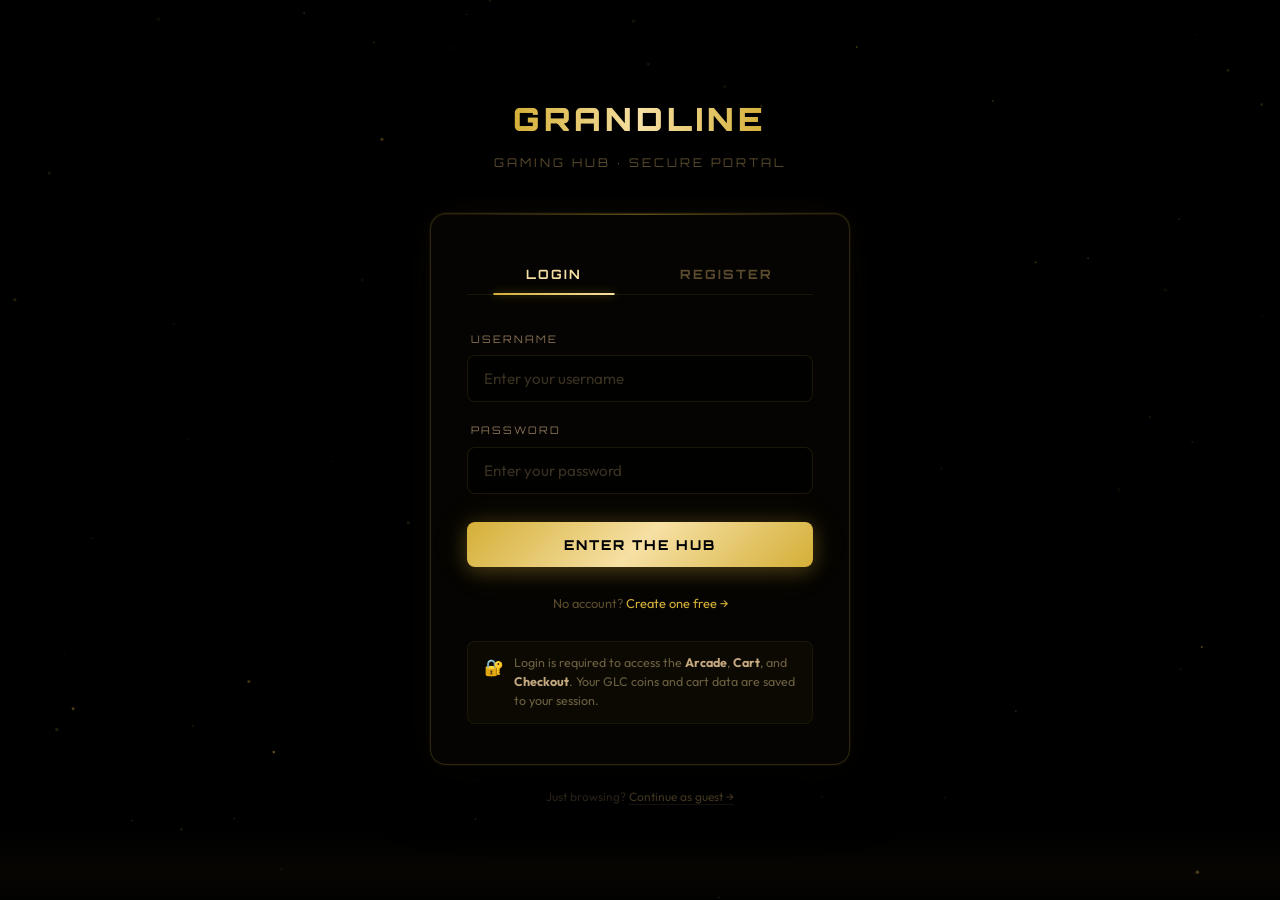
==== arcade.html @ 9178bd39 "Add files via upload" ====
<!DOCTYPE html>
<html lang="en">
<head>
    <link href="newwww.png" type="image/x-icon" rel="icon">
    <meta name="viewport" content="width=device-width,initial-scale=1.0">
    <meta name="keywords" content="Grandline Gaming,GRANDLINE,Grandline,randline gaming ">
    <meta name="author" content="Mohammed">
    <meta name="description" content="Grandline Gaming - Play Games, Earn Coins, Buy Games!">
    <title>Grandline Arcade</title>
    <link rel="stylesheet" href="c.css">
    <script src="shared.js"></script>
</head>
<body>

    <!-- NAVBAR dynamically updated by shared.js -->
    <nav></nav>

    <div class="arcade-container">
        
        <!-- Arcade Hero Section -->
        <div class="arcade-hero" id="arcadeHero">
            <h1>GRANDLINE ARCADE</h1>
            <p>Play our retro mini-games, earn Grandline Coins (GLC), and redeem them for exclusive discounts in our store! 🪙</p>
        </div>

        <!-- Arcade Lobby Screen -->
        <div class="arcade-lobby" id="arcadeLobby">
            
            <!-- Game 1: Cyber Snake -->
            <div class="arcade-game-card snake">
                <div class="game-card-banner">
                    <div class="game-card-banner-fallback">🐍</div>
                </div>
                <div class="game-card-body">
                    <h2>Cyber Snake</h2>
                    <p>Navigate the neon grid, consume energy core fragments to grow, and avoid crashing into the power walls. Retro classic revamped!</p>
                    <div class="game-payout-tag">🪙 Payout: 1 GLC per 10 points</div>
                    <button class="play-game-btn" onclick="startArcadeGame('snake')">Play Cyber Snake</button>
                </div>
            </div>

            <!-- Game 2: Space Defender -->
            <div class="arcade-game-card defender">
                <div class="game-card-banner">
                    <div class="game-card-banner-fallback">🚀</div>
                </div>
                <div class="game-card-body">
                    <h2>Space Defender</h2>
                    <p>Take control of the Grandline starfighter! Shoot down falling meteorites and space anomalies to defend the gaming realm.</p>
                    <div class="game-payout-tag">🪙 Payout: 5 GLC per kill</div>
                    <button class="play-game-btn" onclick="startArcadeGame('defender')">Play Space Defender</button>
                </div>
            </div>

            <!-- Game 3: Memory Match -->
            <div class="arcade-game-card memory">
                <div class="game-card-banner">
                    <div class="game-card-banner-fallback">🃏</div>
                </div>
                <div class="game-card-body">
                    <h2>Memory Match</h2>
                    <p>Test your brain! Match game titles like Elden Ring, Wukong, and GTA V in a 4x4 holographic grid before time runs out.</p>
                    <div class="game-payout-tag">🪙 Payout: 50 GLC on clear</div>
                    <button class="play-game-btn" onclick="startArcadeGame('memory')">Play Memory Match</button>
                </div>
            </div>

        </div>

        <!-- Active Game Screen (Hidden initially) -->
        <div class="arcade-active-screen" id="activeGameScreen" style="display: none;">
            
            <div class="active-game-header">
                <h2 id="activeGameTitle">Game Screen</h2>
                <button class="back-lobby-btn" onclick="exitToLobby()">Quit to Lobby</button>
            </div>

            <div class="game-viewport-container" id="viewportContainer">
                
                <!-- Game Canvas -->
                <canvas id="gameCanvas" width="480" height="400" class="game-canvas"></canvas>
                
                <!-- Memory Game HTML Grid -->
                <div id="memoryGrid" class="memory-grid" style="display: none;"></div>

                <!-- Overlays (Start, Game Over, Success) -->
                <div class="active-game-overlay" id="gameOverlay">
                    <div class="overlay-title" id="overlayTitle">Ready?</div>
                    <div class="overlay-subtitle" id="overlaySubtitle">Press the button below to start!</div>
                    <div class="overlay-reward" id="overlayReward" style="display: none;">Earned: 0 GLC</div>
                    <button class="start-game-btn" id="overlayBtn" onclick="runSelectedGame()">Start Mission</button>
                </div>

            </div>

            <div class="game-hud" id="gameHud">
                <div class="hud-item" id="hudItem1">Score: <span id="hudVal1">0</span></div>
                <div class="hud-item" id="hudItem2">High Score: <span id="hudVal2">0</span></div>
                <div class="hud-item" id="hudItem3">Coins Earned: <span id="hudVal3">0</span></div>
            </div>

        </div>

    </div>

    <footer>
        © 2026 Grandline Gaming — All Rights Reserved
    </footer>

    <!-- ARCADE SCRIPT SYSTEM -->
    <script>
        let currentGame = "";
        let canvas = document.getElementById("gameCanvas");
        let ctx = canvas.getContext("2d");
        
        let score = 0;
        let coinsEarned = 0;
        let isPlaying = false;
        let gameLoopId = null;

        // Keys State
        let keys = {};
        window.addEventListener("keydown", e => {
            keys[e.code] = true;
            // Prevent scrolling on space and arrows when playing in viewport
            if (isPlaying && ["Space", "ArrowUp", "ArrowDown", "ArrowLeft", "ArrowRight"].includes(e.code)) {
                e.preventDefault();
            }
        });
        window.addEventListener("keyup", e => keys[e.code] = false);

        // Main Lobby routing
        function startArcadeGame(gameType) {
            currentGame = gameType;
            document.getElementById("arcadeLobby").style.display = "none";
            document.getElementById("arcadeHero").style.display = "none";
            document.getElementById("activeGameScreen").style.display = "flex";
            
            // Set HUD titles and overlay initial state
            const title = document.getElementById("activeGameTitle");
            const oTitle = document.getElementById("overlayTitle");
            const oSubtitle = document.getElementById("overlaySubtitle");
            const oReward = document.getElementById("overlayReward");
            const oBtn = document.getElementById("overlayBtn");
            const canvasEl = document.getElementById("gameCanvas");
            const memGrid = document.getElementById("memoryGrid");
            
            canvasEl.style.display = "block";
            memGrid.style.display = "none";
            oReward.style.display = "none";
            document.getElementById("gameOverlay").style.display = "flex";
            
            if (gameType === "snake") {
                title.innerText = "Cyber Snake";
                oTitle.innerText = "Cyber Snake";
                oSubtitle.innerText = "Control the neon snake with Arrow Keys or WASD. Eat cells to grow!";
                oBtn.innerText = "Initialize Core";
                resetHUDLabels("Score", "High Score", "GLC Earned");
                updateHUD(0, localStorage.getItem("snake_high") || 0, 0);
            } else if (gameType === "defender") {
                title.innerText = "Space Defender";
                oTitle.innerText = "Space Defender";
                oSubtitle.innerText = "Move left/right with A/D or Arrow Keys. Shoot lasers using SPACEBAR!";
                oBtn.innerText = "Launch Starfighter";
                resetHUDLabels("Score", "Lives Left", "GLC Earned");
                updateHUD(0, 3, 0);
            } else if (gameType === "memory") {
                title.innerText = "Memory Match";
                oTitle.innerText = "Memory Match";
                oSubtitle.innerText = "Match all holographic cards within 60 seconds to claim the jackpot!";
                oBtn.innerText = "Engage Matrix";
                canvasEl.style.display = "none";
                memGrid.style.display = "grid";
                resetHUDLabels("Matches", "Timer", "GLC Earned");
                updateHUD("0/8", "60s", 0);
                setupMemoryGridHTML();
            }
        }

        function exitToLobby() {
            stopGameLoops();
            document.getElementById("activeGameScreen").style.display = "none";
            document.getElementById("arcadeLobby").style.display = "grid";
            document.getElementById("arcadeHero").style.display = "block";
        }

        function stopGameLoops() {
            isPlaying = false;
            if (gameLoopId) {
                cancelAnimationFrame(gameLoopId);
                gameLoopId = null;
            }
            if (memoryTimerInterval) {
                clearInterval(memoryTimerInterval);
                memoryTimerInterval = null;
            }
        }

        function resetHUDLabels(label1, label2, label3) {
            document.getElementById("hudItem1").innerHTML = `${label1}: <span id="hudVal1">0</span>`;
            document.getElementById("hudItem2").innerHTML = `${label2}: <span id="hudVal2">0</span>`;
            document.getElementById("hudItem3").innerHTML = `${label3}: <span id="hudVal3">0</span>`;
        }

        function updateHUD(val1, val2, val3) {
            document.getElementById("hudVal1").innerText = val1;
            document.getElementById("hudVal2").innerText = val2;
            document.getElementById("hudVal3").innerText = val3;
        }

        function runSelectedGame() {
            document.getElementById("gameOverlay").style.display = "none";
            isPlaying = true;
            score = 0;
            coinsEarned = 0;
            
            if (currentGame === "snake") {
                initSnakeGame();
            } else if (currentGame === "defender") {
                initDefenderGame();
            } else if (currentGame === "memory") {
                initMemoryGame();
            }
        }

        // ==========================================================================
        // CYBER SNAKE GAME PROGRAMMING
        // ==========================================================================
        let snake = [];
        let snakeDir = { x: 0, y: 0 };
        let nextDir = { x: 0, y: 0 };
        let snakeGridSize = 20;
        let food = { x: 0, y: 0 };
        let snakeSpeed = 100; // ms per step
        let lastSnakeTick = 0;
        let snakeParticles = [];

        function initSnakeGame() {
            snake = [
                { x: 10 * snakeGridSize, y: 10 * snakeGridSize },
                { x: 9 * snakeGridSize, y: 10 * snakeGridSize },
                { x: 8 * snakeGridSize, y: 10 * snakeGridSize }
            ];
            snakeDir = { x: snakeGridSize, y: 0 };
            nextDir = { x: snakeGridSize, y: 0 };
            score = 0;
            coinsEarned = 0;
            snakeParticles = [];
            spawnSnakeFood();
            
            lastSnakeTick = performance.now();
            updateHUD(0, localStorage.getItem("snake_high") || 0, 0);
            
            gameLoopId = requestAnimationFrame(snakeGameLoop);
        }

        function spawnSnakeFood() {
            food = {
                x: Math.floor(Math.random() * (canvas.width / snakeGridSize)) * snakeGridSize,
                y: Math.floor(Math.random() * (canvas.height / snakeGridSize)) * snakeGridSize
            };
            // Prevent spawning on snake body
            for (let cell of snake) {
                if (cell.x === food.x && cell.y === food.y) {
                    spawnSnakeFood();
                    break;
                }
            }
        }

        function snakeGameLoop(timestamp) {
            if (!isPlaying) return;
            gameLoopId = requestAnimationFrame(snakeGameLoop);
            
            // Handle snake input keys immediately to avoid input delay
            if ((keys["ArrowUp"] || keys["KeyW"]) && snakeDir.y === 0) nextDir = { x: 0, y: -snakeGridSize };
            if ((keys["ArrowDown"] || keys["KeyS"]) && snakeDir.y === 0) nextDir = { x: 0, y: snakeGridSize };
            if ((keys["ArrowLeft"] || keys["KeyA"]) && snakeDir.x === 0) nextDir = { x: -snakeGridSize, y: 0 };
            if ((keys["ArrowRight"] || keys["KeyD"]) && snakeDir.x === 0) nextDir = { x: snakeGridSize, y: 0 };

            // Clear Screen
            ctx.fillStyle = "#020205";
            ctx.fillRect(0, 0, canvas.width, canvas.height);
            
            // Draw Grid lines subtle cyber effect
            ctx.strokeStyle = "rgba(212, 175, 55, 0.04)";
            ctx.lineWidth = 1;
            for (let i = 0; i < canvas.width; i += snakeGridSize) {
                ctx.beginPath();
                ctx.moveTo(i, 0);
                ctx.lineTo(i, canvas.height);
                ctx.stroke();
            }
            for (let i = 0; i < canvas.height; i += snakeGridSize) {
                ctx.beginPath();
                ctx.moveTo(0, i);
                ctx.lineTo(canvas.width, i);
                ctx.stroke();
            }

            // Update snake movement based on speed interval
            let elapsed = timestamp - lastSnakeTick;
            if (elapsed > snakeSpeed) {
                lastSnakeTick = timestamp - (elapsed % snakeSpeed);
                snakeDir = nextDir;
                
                // Head calculation
                const head = { x: snake[0].x + snakeDir.x, y: snake[0].y + snakeDir.y };
                
                // Collision checks
                if (head.x < 0 || head.x >= canvas.width || head.y < 0 || head.y >= canvas.height || checkSnakeSelfCollision(head)) {
                    triggerGameOver("snake");
                    return;
                }
                
                snake.unshift(head);
                
                // Food eating check
                if (head.x === food.x && head.y === food.y) {
                    score += 10;
                    coinsEarned = Math.floor(score / 10);
                    
                    // Create particles on eat
                    createSnakeParticles(food.x + snakeGridSize/2, food.y + snakeGridSize/2);
                    
                    spawnSnakeFood();
                    // Accelerate slightly
                    snakeSpeed = Math.max(50, 100 - score * 0.25);
                    
                    // Update HUD high scores
                    let high = localStorage.getItem("snake_high") || 0;
                    if (score > high) {
                        high = score;
                        localStorage.setItem("snake_high", high.toString());
                    }
                    updateHUD(score, high, coinsEarned);
                } else {
                    snake.pop();
                }
            }

            // Draw particles
            drawSnakeParticles();

            // Draw Food (Glowing gold core)
            ctx.shadowBlur = 10;
            ctx.shadowColor = "#f6e0a4";
            ctx.fillStyle = "#d4af37";
            ctx.beginPath();
            ctx.arc(food.x + snakeGridSize/2, food.y + snakeGridSize/2, snakeGridSize/2.5, 0, Math.PI * 2);
            ctx.fill();
            
            // Draw Snake (Glowing cyber gold)
            ctx.shadowColor = "#d4af37";
            ctx.shadowBlur = 12;
            snake.forEach((cell, index) => {
                // Gradient styling for snake body
                let gradRatio = 1 - (index / snake.length);
                ctx.fillStyle = index === 0 ? "#ffffff" : `rgba(212, 175, 55, ${gradRatio})`;
                ctx.fillRect(cell.x + 1, cell.y + 1, snakeGridSize - 2, snakeGridSize - 2);
            });
            ctx.shadowBlur = 0; // reset shadow
        }

        function checkSnakeSelfCollision(head) {
            for (let i = 0; i < snake.length; i++) {
                if (snake[i].x === head.x && snake[i].y === head.y) return true;
            }
            return false;
        }

        function createSnakeParticles(x, y) {
            for (let i = 0; i < 15; i++) {
                snakeParticles.push({
                    x: x,
                    y: y,
                    vx: (Math.random() - 0.5) * 6,
                    vy: (Math.random() - 0.5) * 6,
                    alpha: 1,
                    size: Math.random() * 3 + 1,
                    color: Math.random() > 0.5 ? "#f6e0a4" : "#d4af37"
                });
            }
        }

        function drawSnakeParticles() {
            snakeParticles.forEach((p, idx) => {
                p.x += p.vx;
                p.y += p.vy;
                p.alpha -= 0.04;
                if (p.alpha <= 0) {
                    snakeParticles.splice(idx, 1);
                } else {
                    ctx.fillStyle = p.color;
                    ctx.globalAlpha = p.alpha;
                    ctx.fillRect(p.x, p.y, p.size, p.size);
                }
            });
            ctx.globalAlpha = 1.0; // reset
        }


        // ==========================================================================
        // SPACE DEFENDER GAME PROGRAMMING
        // ==========================================================================
        let playerShip = { x: 0, y: 0, width: 32, height: 24, speed: 6 };
        let playerLasers = [];
        let defenderEnemies = [];
        let defenderLives = 3;
        let lastLaserTime = 0;
        let stars = [];
        let defenderExplosions = [];

        function initDefenderGame() {
            playerShip.x = canvas.width / 2 - playerShip.width / 2;
            playerShip.y = canvas.height - playerShip.height - 15;
            playerLasers = [];
            defenderEnemies = [];
            defenderExplosions = [];
            defenderLives = 3;
            score = 0;
            coinsEarned = 0;
            
            // Build random moving background stars
            stars = [];
            for (let i = 0; i < 50; i++) {
                stars.push({
                    x: Math.random() * canvas.width,
                    y: Math.random() * canvas.height,
                    speed: Math.random() * 2 + 1,
                    size: Math.random() * 1.5 + 0.5
                });
            }

            updateHUD(score, defenderLives, coinsEarned);
            gameLoopId = requestAnimationFrame(defenderGameLoop);
        }

        function defenderGameLoop(timestamp) {
            if (!isPlaying) return;
            gameLoopId = requestAnimationFrame(defenderGameLoop);

            // Clear Screen
            ctx.fillStyle = "#020205";
            ctx.fillRect(0, 0, canvas.width, canvas.height);

            // Draw and Update Space Stars
            ctx.fillStyle = "#ffffff";
            stars.forEach(star => {
                star.y += star.speed;
                if (star.y > canvas.height) {
                    star.y = 0;
                    star.x = Math.random() * canvas.width;
                }
                ctx.fillRect(star.x, star.y, star.size, star.size);
            });

            // Player movement keys A/D/Arrows
            if (keys["ArrowLeft"] || keys["KeyA"]) {
                playerShip.x = Math.max(0, playerShip.x - playerShip.speed);
            }
            if (keys["ArrowRight"] || keys["KeyD"]) {
                playerShip.x = Math.min(canvas.width - playerShip.width, playerShip.x + playerShip.speed);
            }
            
            // Laser shooting with spacebar (cooldown 250ms)
            if (keys["Space"] && timestamp - lastLaserTime > 250) {
                playerLasers.push({
                    x: playerShip.x + playerShip.width / 2 - 2,
                    y: playerShip.y - 6,
                    width: 4,
                    height: 12,
                    speed: 8
                });
                lastLaserTime = timestamp;
            }

            // Laser Updates
            playerLasers.forEach((laser, idx) => {
                laser.y -= laser.speed;
                if (laser.y < -20) {
                    playerLasers.splice(idx, 1);
                } else {
                    ctx.shadowColor = "#f6e0a4";
                    ctx.shadowBlur = 8;
                    ctx.fillStyle = "#d4af37";
                    ctx.fillRect(laser.x, laser.y, laser.width, laser.height);
                    ctx.shadowBlur = 0;
                }
            });

            // Enemy Spawns (Asteroids and Alien drones drifting downwards)
            let spawnRate = Math.max(0.01, 0.015 + (score * 0.0001)); // gets harder
            if (Math.random() < spawnRate && defenderEnemies.length < 8) {
                defenderEnemies.push({
                    x: Math.random() * (canvas.width - 30),
                    y: -30,
                    width: 25 + Math.random() * 15,
                    height: 25 + Math.random() * 15,
                    speed: 1.5 + Math.random() * 2 + (score * 0.01),
                    color: Math.random() > 0.6 ? "#aa7c11" : "#5c4c2d"
                });
            }

            // Enemy Updates
            defenderEnemies.forEach((enemy, eIdx) => {
                enemy.y += enemy.speed;
                
                // Check if out of bounds
                if (enemy.y > canvas.height + 20) {
                    defenderEnemies.splice(eIdx, 1);
                    // Slight penalty or none
                } else {
                    // Draw Asteroid
                    ctx.fillStyle = enemy.color;
                    ctx.strokeStyle = "rgba(255, 255, 255, 0.1)";
                    ctx.lineWidth = 1;
                    
                    ctx.beginPath();
                    ctx.arc(enemy.x + enemy.width/2, enemy.y + enemy.height/2, enemy.width/2, 0, Math.PI*2);
                    ctx.fill();
                    ctx.stroke();

                    // Collision check: Lasers vs Enemy
                    playerLasers.forEach((laser, lIdx) => {
                        if (checkRectOverlap(laser, enemy)) {
                            playerLasers.splice(lIdx, 1);
                            defenderEnemies.splice(eIdx, 1);
                            createDefenderExplosion(enemy.x + enemy.width/2, enemy.y + enemy.height/2, enemy.color);
                            
                            score += 20;
                            coinsEarned = Math.floor(score / 4); // 5 GLC per kill (each kill is 20 score)
                            
                            updateHUD(score, defenderLives, coinsEarned);
                        }
                    });

                    // Collision check: Player vs Enemy
                    if (checkRectOverlap(playerShip, enemy)) {
                        defenderEnemies.splice(eIdx, 1);
                        createDefenderExplosion(enemy.x + enemy.width/2, enemy.y + enemy.height/2, "#d4af37");
                        defenderLives--;
                        
                        updateHUD(score, defenderLives, coinsEarned);
                        
                        if (defenderLives <= 0) {
                            triggerGameOver("defender");
                        }
                    }
                }
            });

            // Explosion Updates
            defenderExplosions.forEach((exp, idx) => {
                exp.particles.forEach((p, pIdx) => {
                    p.x += p.vx;
                    p.y += p.vy;
                    p.life -= 0.05;
                    if (p.life <= 0) {
                        exp.particles.splice(pIdx, 1);
                    } else {
                        ctx.fillStyle = exp.color;
                        ctx.globalAlpha = p.life;
                        ctx.fillRect(p.x, p.y, p.size, p.size);
                    }
                });
                if (exp.particles.length === 0) {
                    defenderExplosions.splice(idx, 1);
                }
            });
            ctx.globalAlpha = 1.0; // Reset alpha

            // Draw player Spaceship (Glowing Neon Violet Cyber-fighter)
            ctx.shadowBlur = 12;
            ctx.shadowColor = "#d4af37";
            ctx.fillStyle = "#ffffff";
            ctx.beginPath();
            ctx.moveTo(playerShip.x + playerShip.width / 2, playerShip.y);
            ctx.lineTo(playerShip.x, playerShip.y + playerShip.height);
            ctx.lineTo(playerShip.x + playerShip.width, playerShip.y + playerShip.height);
            ctx.closePath();
            ctx.fill();
            
            // Draw thruster fire
            ctx.fillStyle = "#f6e0a4";
            ctx.fillRect(playerShip.x + playerShip.width/2 - 4, playerShip.y + playerShip.height, 8, 4 + Math.random()*8);
            ctx.shadowBlur = 0;
        }

        function checkRectOverlap(rect1, rect2) {
            return rect1.x < rect2.x + rect2.width &&
                   rect1.x + rect1.width > rect2.x &&
                   rect1.y < rect2.y + rect2.height &&
                   rect1.y + rect1.height > rect2.y;
        }

        function createDefenderExplosion(x, y, color) {
            let particles = [];
            for (let i = 0; i < 20; i++) {
                particles.push({
                    x: x,
                    y: y,
                    vx: (Math.random() - 0.5) * 8,
                    vy: (Math.random() - 0.5) * 8,
                    size: Math.random() * 4 + 1.5,
                    life: 1.0
                });
            }
            defenderExplosions.push({ particles, color });
        }


        // ==========================================================================
        // MEMORY MATCH GAME PROGRAMMING (DOM-BASED HOLOGRAPHIC GRID)
        // ==========================================================================
        let memoryTitles = ["Elden Ring", "FC26", "Wukong", "GTA V", "Zelda", "One Piece", "Bleach", "Hollow Knight"];
        let memoryDeck = [];
        let memoryFlippedCards = [];
        let memoryMatchedPairsCount = 0;
        let memoryTimeRemaining = 60;
        let memoryTimerInterval = null;

        function setupMemoryGridHTML() {
            const grid = document.getElementById("memoryGrid");
            grid.innerHTML = "";
            
            // Double titles and shuffle
            memoryDeck = [...memoryTitles, ...memoryTitles];
            shuffleArray(memoryDeck);
            
            memoryDeck.forEach((title, index) => {
                const card = document.createElement("div");
                card.className = "memory-tile";
                card.dataset.index = index;
                card.dataset.title = title;
                
                card.innerHTML = `
                    <div class="memory-tile-inner">
                        <div class="memory-tile-face memory-tile-front"></div>
                        <div class="memory-tile-face memory-tile-back">${title}</div>
                    </div>
                `;
                
                card.addEventListener("click", () => handleMemoryCardClick(card));
                grid.appendChild(card);
            });
        }

        function shuffleArray(array) {
            for (let i = array.length - 1; i > 0; i--) {
                const j = Math.floor(Math.random() * (i + 1));
                [array[i], array[j]] = [array[j], array[i]];
            }
        }

        function initMemoryGame() {
            memoryFlippedCards = [];
            memoryMatchedPairsCount = 0;
            memoryTimeRemaining = 60;
            score = 0;
            coinsEarned = 0;
            
            setupMemoryGridHTML();
            
            updateHUD("0/8", "60s", 0);
            
            if (memoryTimerInterval) clearInterval(memoryTimerInterval);
            memoryTimerInterval = setInterval(() => {
                memoryTimeRemaining--;
                
                if (memoryTimeRemaining <= 0) {
                    clearInterval(memoryTimerInterval);
                    triggerGameOver("memory");
                } else {
                    updateHUD(`${memoryMatchedPairsCount}/8`, `${memoryTimeRemaining}s`, coinsEarned);
                }
            }, 1000);
        }

        function handleMemoryCardClick(card) {
            if (!isPlaying) return;
            // Prevent flipping matched or already flipped card
            if (card.classList.contains("flipped") || card.classList.contains("matched") || memoryFlippedCards.length >= 2) {
                return;
            }
            
            card.classList.add("flipped");
            memoryFlippedCards.push(card);
            
            if (memoryFlippedCards.length === 2) {
                score++; // Increment attempt score
                
                const card1 = memoryFlippedCards[0];
                const card2 = memoryFlippedCards[1];
                
                if (card1.dataset.title === card2.dataset.title) {
                    // Match found!
                    setTimeout(() => {
                        card1.classList.add("matched");
                        card2.classList.add("matched");
                        memoryFlippedCards = [];
                        memoryMatchedPairsCount++;
                        
                        updateHUD(`${memoryMatchedPairsCount}/8`, `${memoryTimeRemaining}s`, coinsEarned);
                        
                        if (memoryMatchedPairsCount === 8) {
                            clearInterval(memoryTimerInterval);
                            coinsEarned = 50; // Clear jackpot!
                            updateHUD("8/8", `${memoryTimeRemaining}s`, coinsEarned);
                            triggerGameSuccess("memory");
                        }
                    }, 400);
                } else {
                    // No match, flip back
                    setTimeout(() => {
                        card1.classList.remove("flipped");
                        card2.classList.remove("flipped");
                        memoryFlippedCards = [];
                    }, 1000);
                }
            }
        }


        // ==========================================================================
        // DYNAMIC STATE SYSTEM & GAME OVER WRAP-UPS
        // ==========================================================================
        function triggerGameOver(gameType) {
            stopGameLoops();
            
            // Add earned GLC to global wallet
            if (coinsEarned > 0) {
                updateGLC(coinsEarned);
                showToast(`Mission Terminated! Credited ${coinsEarned} GLC to wallet.`, "success");
            } else {
                showToast(`Mission Terminated! No coins earned this round.`, "error");
            }

            document.getElementById("overlayTitle").innerText = "MISSION FAILED";
            document.getElementById("overlaySubtitle").innerText = `Systems overloaded. You completed this attempt with a score of ${score}.`;
            
            const rewardBox = document.getElementById("overlayReward");
            rewardBox.style.display = "block";
            rewardBox.innerText = `Reward Credited: ${coinsEarned} GLC`;
            rewardBox.style.color = "var(--neon-orange)";
            
            document.getElementById("overlayBtn").innerText = "Reboot Simulator";
            document.getElementById("gameOverlay").style.display = "flex";
        }

        function triggerGameSuccess(gameType) {
            stopGameLoops();
            
            // Crediting large jackpot rewards
            updateGLC(coinsEarned);
            showToast(`COMPLETED! Earned ${coinsEarned} GLC Jackpot!`, "success");

            document.getElementById("overlayTitle").innerText = "MISSION COMPLETED";
            document.getElementById("overlaySubtitle").innerText = `Congratulations! You cracked the mainframe with ${memoryTimeRemaining} seconds remaining.`;
            
            const rewardBox = document.getElementById("overlayReward");
            rewardBox.style.display = "block";
            rewardBox.innerText = `GLC Payout: +${coinsEarned} COINS`;
            rewardBox.style.color = "var(--neon-green)";
            
            document.getElementById("overlayBtn").innerText = "Enter Arena Again";
            document.getElementById("gameOverlay").style.display = "flex";
        }
    </script>

</body>
</html>
---- c.css ----
/* ==========================================================================
   GRANDLINE GAMING - MODERN CYBERPUNK STYLING SYSTEM
   ========================================================================== */

@import url('https://fonts.googleapis.com/css2?family=Inter:wght@300;400;500;600;700&family=Orbitron:wght@400;600;800;900&family=Outfit:wght@300;400;500;600;700&display=swap');

/* --- CSS Variables & Design Tokens --- */
:root {
    /* Colors */
    --bg-deep: #000000;
    --bg-primary: #050505;
    --bg-secondary: #0c0c0c;
    --bg-glass: rgba(10, 10, 10, 0.75);
    --border-glass: rgba(212, 175, 55, 0.18);
    
    --neon-purple: #d4af37; /* Gold Main */
    --neon-cyan: #f6e0a4; /* Gold Light */
    --neon-pink: #aa7c11; /* Gold Dark */
    --neon-green: #10b981; /* Accent green for success */
    --neon-orange: #d4af37; /* Gold coin */
    
    --text-primary: #eae0c8; /* Soft golden-white */
    --text-secondary: #c5a880; /* Elegant bronze-gold */
    --text-muted: #8a7355; /* Subtle dark bronze */
    
    /* Glowing Effects */
    --glow-cyan: 0 0 15px rgba(212, 175, 55, 0.45);
    --glow-purple: 0 0 15px rgba(170, 124, 17, 0.45);
    --glow-pink: 0 0 15px rgba(246, 224, 164, 0.35);
    
    /* Layout */
    --max-width: 1200px;
    --transition-speed: 0.3s;
    --radius: 12px;
}

/* --- Base & Reset --- */
* {
    margin: 0;
    padding: 0;
    box-sizing: border-box;
    scroll-behavior: smooth;
}

body {
    background-color: var(--bg-deep);
    background-image: 
        radial-gradient(at 10% 10%, rgba(212, 175, 55, 0.06) 0px, transparent 50%),
        radial-gradient(at 90% 90%, rgba(246, 224, 164, 0.06) 0px, transparent 50%),
        radial-gradient(at 50% 50%, rgba(170, 124, 17, 0.03) 0px, transparent 50%);
    background-attachment: fixed;
    color: var(--text-primary);
    font-family: 'Outfit', 'Inter', sans-serif;
    line-height: 1.6;
    overflow-x: hidden;
    min-height: 100vh;
    display: flex;
    flex-direction: column;
}

a {
    color: inherit;
    text-decoration: none;
    transition: all var(--transition-speed) ease;
}

button, input, select, textarea {
    font-family: inherit;
    background: none;
    border: none;
    outline: none;
    color: inherit;
}

/* --- Header & Navigation --- */
nav {
    display: flex;
    justify-content: space-between;
    align-items: center;
    padding: 20px 5%;
    background: rgba(6, 7, 13, 0.85);
    backdrop-filter: blur(12px);
    -webkit-backdrop-filter: blur(12px);
    border-bottom: 1px solid var(--border-glass);
    position: sticky;
    top: 0;
    z-index: 1000;
    box-shadow: 0 4px 30px rgba(0, 0, 0, 0.5);
    transition: all var(--transition-speed) ease;
}

nav .logo {
    font-family: 'Orbitron', sans-serif;
    font-weight: 900;
    font-size: 1.6rem;
    letter-spacing: 2px;
    background: linear-gradient(135deg, var(--neon-cyan), var(--neon-purple));
    -webkit-background-clip: text;
    -webkit-text-fill-color: transparent;
    text-shadow: var(--glow-cyan);
    position: relative;
    cursor: pointer;
}

nav ul {
    display: flex;
    list-style: none;
    align-items: center;
    gap: 25px;
}

nav ul li a {
    font-weight: 500;
    font-size: 0.95rem;
    letter-spacing: 1px;
    padding: 8px 16px;
    border-radius: 20px;
    border: 1px solid transparent;
}

nav ul li a:hover, nav ul li a.active {
    color: var(--neon-cyan);
    border-color: rgba(212, 175, 55, 0.3);
    background: rgba(212, 175, 55, 0.06);
    text-shadow: var(--glow-cyan);
}

/* GLC Coin Counter */
.coin-counter {
    display: flex;
    align-items: center;
    gap: 8px;
    background: linear-gradient(90deg, rgba(249, 115, 22, 0.15), rgba(236, 72, 153, 0.15));
    border: 1px solid rgba(249, 115, 22, 0.4);
    padding: 6px 14px;
    border-radius: 30px;
    font-family: 'Orbitron', sans-serif;
    font-weight: 600;
    font-size: 0.85rem;
    color: var(--neon-orange);
    text-shadow: 0 0 8px rgba(249, 115, 22, 0.4);
    box-shadow: 0 0 10px rgba(249, 115, 22, 0.1);
    transition: transform var(--transition-speed) ease;
}

.coin-counter:hover {
    transform: scale(1.05);
}

.coin-counter span.coin-icon {
    font-size: 1.1rem;
    animation: spinCoin 3s infinite linear;
}

@keyframes spinCoin {
    0% { transform: rotateY(0deg); }
    100% { transform: rotateY(360deg); }
}

/* --- Hero Section --- */
.hero {
    min-height: 70vh;
    display: flex;
    justify-content: center;
    align-items: center;
    text-align: center;
    padding: 60px 20px;
    background: linear-gradient(rgba(11, 13, 25, 0.4), rgba(6, 7, 13, 0.9)), 
                url('ChatGPT\ Image\ May\ 21\,\ 2026\,\ 01_10_50\ AM.png') no-repeat center center/cover;
    background-attachment: fixed;
    position: relative;
    overflow: hidden;
}

.hero::after {
    content: '';
    position: absolute;
    bottom: 0;
    left: 0;
    width: 100%;
    height: 150px;
    background: linear-gradient(transparent, var(--bg-deep));
}

.hero h1 {
    font-family: 'Orbitron', sans-serif;
    font-size: 4.5rem;
    font-weight: 900;
    letter-spacing: 8px;
    margin-bottom: 20px;
    background: linear-gradient(to right, #ffffff, var(--neon-cyan), var(--neon-purple));
    -webkit-background-clip: text;
    -webkit-text-fill-color: transparent;
    animation: titleGlow 4s infinite alternate;
}

.hero p {
    font-size: 1.4rem;
    color: var(--text-secondary);
    margin-bottom: 40px;
    max-width: 600px;
    margin-left: auto;
    margin-right: auto;
    letter-spacing: 2px;
}

.btn {
    display: inline-block;
    padding: 14px 35px;
    font-family: 'Orbitron', sans-serif;
    font-weight: 700;
    font-size: 1rem;
    letter-spacing: 2px;
    color: #fff;
    background: linear-gradient(135deg, var(--neon-cyan), var(--neon-purple));
    border-radius: 4px;
    position: relative;
    z-index: 1;
    overflow: hidden;
    box-shadow: var(--glow-cyan);
    transition: all var(--transition-speed) ease;
    border: none;
    cursor: pointer;
}

.btn::before {
    content: '';
    position: absolute;
    top: 0;
    left: -100%;
    width: 100%;
    height: 100%;
    background: linear-gradient(90deg, transparent, rgba(255, 255, 255, 0.2), transparent);
    transition: all 0.6s ease;
    z-index: -1;
}

.btn:hover::before {
    left: 100%;
}

.btn:hover {
    transform: translateY(-3px);
    box-shadow: 0 0 25px rgba(6, 182, 212, 0.7);
}

@keyframes titleGlow {
    0% { text-shadow: 0 0 10px rgba(6, 182, 212, 0.2); }
    100% { text-shadow: 0 0 30px rgba(168, 85, 247, 0.6), 0 0 50px rgba(6, 182, 212, 0.3); }
}

/* --- Section Layouts --- */
.section {
    max-width: var(--max-width);
    margin: 80px auto;
    padding: 0 20px;
    width: 100%;
}

.section-title {
    font-family: 'Orbitron', sans-serif;
    font-size: 2.2rem;
    font-weight: 800;
    margin-bottom: 50px;
    text-align: center;
    position: relative;
    letter-spacing: 2px;
    text-transform: uppercase;
}

.section-title::after {
    content: '';
    position: absolute;
    bottom: -15px;
    left: 50%;
    transform: translateX(-50%);
    width: 100px;
    height: 3px;
    background: linear-gradient(to right, var(--neon-cyan), var(--neon-purple));
    box-shadow: var(--glow-cyan);
}

/* --- Cards Grid & E-commerce Catalog --- */
.search-box {
    display: flex;
    justify-content: center;
    margin-bottom: 40px;
    position: relative;
    max-width: 600px;
    margin-left: auto;
    margin-right: auto;
}

.search-box input {
    width: 100%;
    padding: 15px 25px;
    background: var(--bg-glass);
    border: 1px solid var(--border-glass);
    border-radius: 30px;
    font-size: 1rem;
    transition: all var(--transition-speed) ease;
    box-shadow: 0 4px 15px rgba(0, 0, 0, 0.2);
}

.search-box input:focus {
    border-color: var(--neon-cyan);
    box-shadow: var(--glow-cyan);
    background: rgba(18, 22, 46, 0.85);
}

/* Filter Tags */
.filter-tabs {
    display: flex;
    justify-content: center;
    flex-wrap: wrap;
    gap: 12px;
    margin-bottom: 35px;
}

.filter-tab {
    padding: 8px 18px;
    border-radius: 20px;
    font-size: 0.9rem;
    font-weight: 500;
    background: rgba(18, 22, 46, 0.4);
    border: 1px solid rgba(255, 255, 255, 0.08);
    cursor: pointer;
    transition: all var(--transition-speed) ease;
}

.filter-tab:hover, .filter-tab.active {
    background: rgba(168, 85, 247, 0.15);
    border-color: var(--neon-purple);
    color: #fff;
    box-shadow: 0 0 10px rgba(168, 85, 247, 0.2);
}

/* Catalog Controls (Sort) */
.catalog-controls {
    display: flex;
    justify-content: space-between;
    align-items: center;
    margin-bottom: 25px;
    font-size: 0.9rem;
    color: var(--text-secondary);
}

.sort-select {
    padding: 8px 16px;
    background: var(--bg-glass);
    border: 1px solid var(--border-glass);
    border-radius: 8px;
    color: var(--text-primary);
    cursor: pointer;
    transition: all var(--transition-speed);
}

.sort-select:focus {
    border-color: var(--neon-cyan);
    box-shadow: var(--glow-cyan);
}

.sort-select option {
    background-color: var(--bg-primary);
    color: var(--text-primary);
}

/* Cards Grid */
.cards {
    display: grid;
    grid-template-columns: repeat(auto-fill, minmax(280px, 1fr));
    gap: 30px;
    width: 100%;
}

.card {
    background: var(--bg-glass);
    border: 1px solid var(--border-glass);
    border-radius: var(--radius);
    overflow: hidden;
    backdrop-filter: blur(8px);
    -webkit-backdrop-filter: blur(8px);
    transition: all var(--transition-speed) cubic-bezier(0.25, 0.8, 0.25, 1);
    display: flex;
    flex-direction: column;
    position: relative;
}

.card::before {
    content: '';
    position: absolute;
    top: 0;
    left: 0;
    width: 100%;
    height: 100%;
    border-radius: var(--radius);
    background: linear-gradient(45deg, var(--neon-cyan), var(--neon-purple));
    z-index: -1;
    opacity: 0;
    transition: opacity var(--transition-speed) ease;
}

.card:hover {
    transform: translateY(-8px);
    border-color: var(--neon-cyan);
    box-shadow: var(--glow-cyan);
}

.card:hover::before {
    opacity: 0.1;
}

.game-img-container {
    width: 100%;
    height: 200px;
    overflow: hidden;
    position: relative;
    background: #0f111a;
}

.game-img {
    width: 100%;
    height: 100%;
    object-fit: cover;
    transition: transform 0.5s ease;
}

.card:hover .game-img {
    transform: scale(1.1);
}

/* Custom CSS Game Image Fallbacks */
.fallback-image-card {
    width: 100%;
    height: 100%;
    display: flex;
    flex-direction: column;
    justify-content: center;
    align-items: center;
    background: linear-gradient(135deg, #0e0e0e, #261f0d);
    color: var(--neon-cyan);
    text-align: center;
    padding: 20px;
}

.fallback-image-card .fallback-icon {
    font-size: 3rem;
    margin-bottom: 10px;
    animation: float 3s infinite ease-in-out;
}

@keyframes float {
    0%, 100% { transform: translateY(0); }
    50% { transform: translateY(-8px); }
}

.card-content {
    padding: 22px;
    display: flex;
    flex-direction: column;
    flex-grow: 1;
}

.card-content h2 {
    font-size: 1.25rem;
    font-weight: 700;
    margin-bottom: 12px;
    font-family: 'Orbitron', sans-serif;
    letter-spacing: 0.5px;
    color: #fff;
    display: -webkit-box;
    -webkit-line-clamp: 1;
    -webkit-box-orient: vertical;
    overflow: hidden;
}

.card-content p {
    font-size: 0.9rem;
    color: var(--text-secondary);
    margin-bottom: 20px;
    flex-grow: 1;
    display: -webkit-box;
    -webkit-line-clamp: 3;
    -webkit-box-orient: vertical;
    overflow: hidden;
}

.price {
    font-family: 'Orbitron', sans-serif;
    font-size: 1.4rem;
    font-weight: 800;
    color: var(--neon-cyan);
    text-shadow: 0 0 8px rgba(6, 182, 212, 0.3);
    margin-bottom: 20px;
}

.card-footer {
    display: flex;
    justify-content: space-between;
    align-items: center;
    margin-top: auto;
    gap: 10px;
}

.buy-btn, .details-btn {
    display: inline-block;
    padding: 10px 18px;
    border-radius: 6px;
    font-size: 0.85rem;
    font-family: 'Orbitron', sans-serif;
    font-weight: 700;
    text-align: center;
    cursor: pointer;
    transition: all var(--transition-speed);
}

.buy-btn {
    background: linear-gradient(135deg, var(--neon-cyan), var(--neon-purple));
    color: #fff;
    box-shadow: 0 4px 10px rgba(6, 182, 212, 0.2);
    flex-grow: 2;
}

.buy-btn:hover {
    box-shadow: var(--glow-cyan);
    transform: translateY(-2px);
}

.details-btn {
    background: rgba(255, 255, 255, 0.05);
    border: 1px solid rgba(255, 255, 255, 0.15);
    color: var(--text-secondary);
    flex-grow: 1;
}

.details-btn:hover {
    background: rgba(255, 255, 255, 0.15);
    color: #fff;
    border-color: #fff;
}

/* --- Dynamic Details Modal --- */
.modal-overlay {
    position: fixed;
    top: 0;
    left: 0;
    width: 100%;
    height: 100%;
    background: rgba(6, 7, 13, 0.85);
    backdrop-filter: blur(15px);
    -webkit-backdrop-filter: blur(15px);
    display: flex;
    justify-content: center;
    align-items: center;
    z-index: 2000;
    opacity: 0;
    visibility: hidden;
    transition: all var(--transition-speed) ease;
}

.modal-overlay.active {
    opacity: 1;
    visibility: visible;
}

.modal-container {
    background: var(--bg-glass);
    border: 1px solid var(--border-glass);
    border-radius: var(--radius);
    box-shadow: 0 10px 40px rgba(0, 0, 0, 0.8), var(--glow-cyan);
    width: 90%;
    max-width: 800px;
    max-height: 90vh;
    overflow-y: auto;
    position: relative;
    transform: scale(0.85);
    transition: transform var(--transition-speed) cubic-bezier(0.34, 1.56, 0.64, 1);
    padding: 35px;
}

.modal-overlay.active .modal-container {
    transform: scale(1);
}

.modal-close {
    position: absolute;
    top: 20px;
    right: 20px;
    font-size: 1.8rem;
    color: var(--text-secondary);
    cursor: pointer;
    transition: color var(--transition-speed);
}

.modal-close:hover {
    color: var(--neon-pink);
    text-shadow: var(--glow-pink);
}

.modal-header {
    display: flex;
    gap: 30px;
    margin-bottom: 30px;
}

.modal-header-img {
    width: 200px;
    height: 130px;
    object-fit: cover;
    border-radius: 8px;
    border: 1px solid var(--border-glass);
    box-shadow: 0 4px 15px rgba(0, 0, 0, 0.4);
}

.modal-header-info {
    display: flex;
    flex-direction: column;
    justify-content: center;
}

.modal-title {
    font-family: 'Orbitron', sans-serif;
    font-size: 1.8rem;
    font-weight: 800;
    margin-bottom: 10px;
    background: linear-gradient(to right, #fff, var(--neon-cyan));
    -webkit-background-clip: text;
    -webkit-text-fill-color: transparent;
}

.modal-meta-row {
    display: flex;
    gap: 15px;
    flex-wrap: wrap;
    margin-bottom: 15px;
}

.modal-tag {
    padding: 4px 12px;
    border-radius: 4px;
    font-size: 0.75rem;
    font-family: 'Orbitron', sans-serif;
    font-weight: 600;
    letter-spacing: 1px;
    background: rgba(255, 255, 255, 0.05);
    border: 1px solid rgba(255, 255, 255, 0.1);
}

.modal-tag.platform {
    color: var(--neon-cyan);
    border-color: rgba(6, 182, 212, 0.3);
}

.modal-tag.rating {
    color: var(--neon-purple);
    border-color: rgba(168, 85, 247, 0.3);
}

.modal-body {
    display: flex;
    flex-direction: column;
    gap: 25px;
}

.modal-desc-box h3, .modal-specs-box h3, .modal-reviews-box h3 {
    font-family: 'Orbitron', sans-serif;
    font-size: 1.1rem;
    margin-bottom: 10px;
    color: #fff;
    border-left: 3px solid var(--neon-cyan);
    padding-left: 10px;
}

.modal-specs-grid {
    display: grid;
    grid-template-columns: repeat(2, 1fr);
    gap: 20px;
    background: rgba(255, 255, 255, 0.02);
    padding: 15px;
    border-radius: 8px;
    border: 1px solid rgba(255, 255, 255, 0.05);
}

.spec-column h4 {
    font-size: 0.85rem;
    color: var(--neon-purple);
    margin-bottom: 8px;
    font-family: 'Orbitron', sans-serif;
}

.spec-column p {
    font-size: 0.85rem;
    color: var(--text-secondary);
    line-height: 1.5;
}

.review-item {
    background: rgba(255, 255, 255, 0.03);
    padding: 12px 18px;
    border-radius: 8px;
    border: 1px solid rgba(255, 255, 255, 0.05);
    margin-bottom: 10px;
}

.review-user {
    font-weight: 600;
    font-size: 0.85rem;
    color: var(--neon-cyan);
    display: flex;
    justify-content: space-between;
    margin-bottom: 5px;
}

.review-text {
    font-size: 0.85rem;
    color: var(--text-secondary);
    font-style: italic;
}

.modal-buy-section {
    display: flex;
    justify-content: space-between;
    align-items: center;
    margin-top: 20px;
    padding-top: 20px;
    border-top: 1px solid rgba(255, 255, 255, 0.1);
}

.modal-price {
    font-family: 'Orbitron', sans-serif;
    font-size: 1.8rem;
    font-weight: 900;
    color: var(--neon-cyan);
    text-shadow: var(--glow-cyan);
}

/* --- Cart Page (`cart.html`) --- */
.cart-page {
    max-width: var(--max-width);
    margin: 60px auto;
    padding: 0 20px;
    flex-grow: 1;
    width: 100%;
}

.cart-page h1 {
    font-family: 'Orbitron', sans-serif;
    font-size: 2.2rem;
    margin-bottom: 40px;
    text-align: left;
}

.empty-cart {
    text-align: center;
    background: var(--bg-glass);
    border: 1px solid var(--border-glass);
    padding: 60px 40px;
    border-radius: var(--radius);
    max-width: 600px;
    margin: 40px auto;
    box-shadow: 0 4px 30px rgba(0,0,0,0.4);
}

.empty-cart h2 {
    font-family: 'Orbitron', sans-serif;
    font-size: 1.8rem;
    margin-bottom: 15px;
}

.empty-cart p {
    color: var(--text-secondary);
    margin-bottom: 30px;
}

.browse-btn {
    display: inline-block;
    padding: 12px 30px;
    font-family: 'Orbitron', sans-serif;
    font-weight: 700;
    background: linear-gradient(135deg, var(--neon-cyan), var(--neon-purple));
    color: #fff;
    border-radius: 4px;
    box-shadow: var(--glow-cyan);
}

.browse-btn:hover {
    transform: translateY(-2px);
    box-shadow: 0 0 20px rgba(6, 182, 212, 0.6);
}

.cart-content {
    display: flex;
    gap: 40px;
    flex-wrap: wrap;
    margin: 0 !important; /* Overwriting inline style */
}

.cart-items {
    flex: 2 1 600px;
    display: flex;
    flex-direction: column;
    gap: 20px;
}

.cart-card {
    display: flex;
    align-items: center;
    gap: 20px;
    background: var(--bg-glass);
    border: 1px solid var(--border-glass);
    padding: 20px;
    border-radius: var(--radius);
    position: relative;
    transition: all var(--transition-speed) ease;
}

.cart-card:hover {
    border-color: var(--neon-cyan);
    box-shadow: 0 0 10px rgba(6, 182, 212, 0.1);
}

.cart-card.removing {
    opacity: 0;
    transform: scale(0.9) translateX(-100px);
    transition: all 0.5s ease;
}

.cart-card .game-img {
    width: 120px;
    height: 80px;
    object-fit: cover;
    border-radius: 8px;
    border: 1px solid rgba(255, 255, 255, 0.1);
}

.game-info {
    flex-grow: 1;
}

.game-info h2 {
    font-family: 'Orbitron', sans-serif;
    font-size: 1.15rem;
    font-weight: 700;
    margin-bottom: 5px;
    color: #fff;
}

.game-info .price {
    font-size: 1.1rem;
    margin-bottom: 0;
}

.remove-btn {
    padding: 8px 16px;
    background: rgba(236, 72, 153, 0.1);
    border: 1px solid rgba(236, 72, 153, 0.4);
    color: var(--neon-pink);
    border-radius: 6px;
    cursor: pointer;
    font-size: 0.85rem;
    font-weight: 600;
    transition: all var(--transition-speed);
}

.remove-btn:hover {
    background: var(--neon-pink);
    color: #fff;
    box-shadow: var(--glow-pink);
    transform: scale(1.05);
}

.summary-box {
    flex: 1 1 320px;
    background: var(--bg-glass);
    border: 1px solid var(--border-glass);
    padding: 30px;
    border-radius: var(--radius);
    height: fit-content;
    box-shadow: 0 8px 30px rgba(0, 0, 0, 0.3);
}

.summary-box h2 {
    font-family: 'Orbitron', sans-serif;
    font-size: 1.4rem;
    font-weight: 800;
    margin-bottom: 25px;
    border-bottom: 1px solid rgba(255, 255, 255, 0.1);
    padding-bottom: 15px;
}

/* Points Redemption Form in Cart */
.loyalty-discount-section {
    background: rgba(249, 115, 22, 0.03);
    border: 1px solid rgba(249, 115, 22, 0.2);
    padding: 15px;
    border-radius: 8px;
    margin-bottom: 20px;
    display: flex;
    flex-direction: column;
    gap: 10px;
}

.loyalty-header {
    display: flex;
    align-items: center;
    gap: 8px;
    font-size: 0.85rem;
    font-weight: 700;
    color: var(--neon-orange);
    font-family: 'Orbitron', sans-serif;
}

.loyalty-body {
    display: flex;
    flex-direction: column;
    gap: 8px;
}

.loyalty-coins-available {
    font-size: 0.8rem;
    color: var(--text-secondary);
}

.loyalty-redeem-controls {
    display: flex;
    align-items: center;
    gap: 10px;
}

.loyalty-input-container {
    flex-grow: 1;
    display: flex;
    background: rgba(0, 0, 0, 0.3);
    border: 1px solid rgba(249, 115, 22, 0.3);
    border-radius: 4px;
    padding: 4px 8px;
}

.loyalty-input-container input {
    width: 100%;
    font-family: 'Orbitron', sans-serif;
    font-weight: 600;
    font-size: 0.9rem;
    color: #fff;
}

.loyalty-apply-btn {
    padding: 6px 12px;
    background: var(--neon-orange);
    color: #fff;
    font-weight: 700;
    font-size: 0.8rem;
    font-family: 'Orbitron', sans-serif;
    border-radius: 4px;
    cursor: pointer;
    transition: all var(--transition-speed);
}

.loyalty-apply-btn:hover {
    box-shadow: 0 0 10px rgba(249, 115, 22, 0.5);
}

.summary-line {
    display: flex;
    justify-content: space-between;
    margin-bottom: 15px;
    font-size: 1rem;
    color: var(--text-secondary);
}

.summary-line.total {
    margin-top: 20px;
    padding-top: 20px;
    border-top: 1px solid rgba(255, 255, 255, 0.1);
    font-size: 1.4rem;
    font-weight: 800;
    color: #fff;
    font-family: 'Orbitron', sans-serif;
}

.summary-line.discount {
    color: var(--neon-green);
    font-weight: 600;
}

.checkout-btn {
    display: block;
    width: 100%;
    padding: 14px 20px;
    margin-top: 25px;
    text-align: center;
    font-family: 'Orbitron', sans-serif;
    font-weight: 800;
    font-size: 0.95rem;
    letter-spacing: 1px;
    background: linear-gradient(135deg, var(--neon-cyan), var(--neon-purple));
    color: #fff;
    border-radius: 6px;
    box-shadow: var(--glow-cyan);
}

.checkout-btn:hover {
    transform: translateY(-2px);
    box-shadow: 0 0 25px rgba(6, 182, 212, 0.6);
}

/* --- Checkout Page (`checkout.html`) --- */
.checkout-page {
    max-width: var(--max-width);
    margin: 60px auto;
    padding: 0 20px;
    flex-grow: 1;
    width: 100%;
    display: flex;
    justify-content: center;
    align-items: center;
}

.checkout-card {
    background: var(--bg-glass);
    border: 1px solid var(--border-glass);
    padding: 40px;
    border-radius: var(--radius);
    max-width: 600px;
    width: 100%;
    box-shadow: 0 10px 40px rgba(0, 0, 0, 0.4);
    position: relative;
}

.checkout-card h1 {
    font-family: 'Orbitron', sans-serif;
    font-size: 2rem;
    font-weight: 800;
    text-align: center;
    margin-bottom: 10px;
}

.checkout-text {
    text-align: center;
    color: var(--text-secondary);
    margin-bottom: 35px;
}

/* Credit Card Real-Time Visualizer */
.card-visual-wrapper {
    perspective: 1000px;
    margin-bottom: 35px;
    width: 100%;
    height: 180px;
}

.credit-card-visual {
    width: 100%;
    height: 100%;
    position: relative;
    transform-style: preserve-3d;
    transition: transform 0.6s cubic-bezier(0.4, 0, 0.2, 1);
    box-shadow: 0 10px 25px rgba(0, 0, 0, 0.5);
    border-radius: 12px;
}

.credit-card-visual.flipped {
    transform: rotateY(180deg);
}

.card-face {
    position: absolute;
    width: 100%;
    height: 100%;
    backface-visibility: hidden;
    -webkit-backface-visibility: hidden;
    border-radius: 12px;
    padding: 20px 24px;
    display: flex;
    flex-direction: column;
    justify-content: space-between;
    background: linear-gradient(135deg, #0f0f0f, #2a220f, #050505);
    border: 1px solid rgba(255, 255, 255, 0.1);
    overflow: hidden;
}

.card-face::before {
    content: '';
    position: absolute;
    top: -50%;
    left: -50%;
    width: 200%;
    height: 200%;
    background: radial-gradient(circle, rgba(212, 175, 55, 0.15) 0%, transparent 70%);
}

.card-face-back {
    transform: rotateY(180deg);
    padding: 20px 0;
    background: linear-gradient(135deg, #0c0c0c, #1a150a);
}

.card-chip {
    width: 40px;
    height: 30px;
    background: linear-gradient(135deg, #ffd700, #b8860b);
    border-radius: 4px;
    position: relative;
    box-shadow: inset 0 1px 2px rgba(255,255,255,0.4);
}

.card-network {
    font-family: 'Orbitron', sans-serif;
    font-weight: 800;
    font-style: italic;
    color: var(--neon-cyan);
    font-size: 1.2rem;
    text-shadow: var(--glow-cyan);
}

.card-num-display {
    font-family: 'Orbitron', sans-serif;
    font-size: 1.25rem;
    letter-spacing: 2px;
    color: #fff;
    word-spacing: 4px;
    margin: 15px 0 10px 0;
    text-align: center;
    text-shadow: 0 2px 4px rgba(0, 0, 0, 0.5);
}

.card-details-row {
    display: flex;
    justify-content: space-between;
    font-size: 0.75rem;
    text-transform: uppercase;
    letter-spacing: 1px;
}

.card-holder-label, .card-exp-label {
    color: var(--text-secondary);
    font-size: 0.6rem;
    margin-bottom: 2px;
}

.card-holder-val, .card-exp-val {
    color: #fff;
    font-weight: 600;
}

/* Card Back Styles */
.card-stripe {
    width: 100%;
    height: 40px;
    background: #000;
    margin-top: 10px;
}

.card-back-body {
    padding: 10px 24px;
    display: flex;
    flex-direction: column;
    gap: 8px;
    align-items: flex-end;
}

.card-signature-area {
    width: 100%;
    height: 30px;
    background: rgba(255, 255, 255, 0.8);
    display: flex;
    justify-content: flex-end;
    align-items: center;
    padding-right: 10px;
    border-radius: 4px;
}

.card-cvv-val {
    color: #000;
    font-weight: 700;
    font-size: 0.9rem;
    letter-spacing: 1px;
}

.card-back-instructions {
    font-size: 0.5rem;
    color: var(--text-muted);
    text-align: right;
}

/* Forms */
form {
    display: flex;
    flex-direction: column;
    gap: 20px;
}

form input, form textarea {
    width: 100%;
    padding: 14px 20px;
    background: rgba(18, 22, 46, 0.4);
    border: 1px solid var(--border-glass);
    border-radius: 6px;
    color: #fff;
    font-size: 0.95rem;
    transition: all var(--transition-speed);
}

form input:focus, form textarea:focus {
    border-color: var(--neon-cyan);
    box-shadow: var(--glow-cyan);
    background: rgba(18, 22, 46, 0.7);
}

.card-row {
    display: flex;
    gap: 20px;
}

.payment-summary {
    background: rgba(255, 255, 255, 0.02);
    border: 1px solid rgba(255, 255, 255, 0.05);
    padding: 20px;
    border-radius: var(--radius);
    margin-bottom: 5px;
}

.payment-summary h3 {
    font-family: 'Orbitron', sans-serif;
    font-size: 1.1rem;
    margin-bottom: 12px;
}

.payment-summary p {
    color: var(--text-secondary);
    font-size: 0.9rem;
    margin-bottom: 4px;
}

.payment-summary span {
    font-family: 'Orbitron', sans-serif;
    font-size: 1.5rem;
    font-weight: 800;
    color: var(--neon-cyan);
}

form button[type="submit"] {
    padding: 14px 20px;
    font-family: 'Orbitron', sans-serif;
    font-weight: 800;
    font-size: 1rem;
    letter-spacing: 1px;
    background: linear-gradient(135deg, var(--neon-cyan), var(--neon-purple));
    color: #fff;
    border-radius: 6px;
    cursor: pointer;
    box-shadow: var(--glow-cyan);
    transition: all var(--transition-speed) ease;
}

form button[type="submit"]:hover {
    box-shadow: 0 0 25px rgba(6, 182, 212, 0.7);
    transform: translateY(-2px);
}

/* Full-Screen Glass Success Confirmation screen */
.order-success-screen {
    display: flex;
    flex-direction: column;
    align-items: center;
    justify-content: center;
    text-align: center;
    animation: scaleUp 0.5s ease forwards;
}

@keyframes scaleUp {
    0% { transform: scale(0.9); opacity: 0; }
    100% { transform: scale(1); opacity: 1; }
}

.success-icon-circle {
    width: 80px;
    height: 80px;
    border-radius: 50%;
    background: rgba(16, 185, 129, 0.1);
    border: 2px solid var(--neon-green);
    display: flex;
    justify-content: center;
    align-items: center;
    margin-bottom: 25px;
    box-shadow: 0 0 20px rgba(16, 185, 129, 0.3);
    position: relative;
}

.success-icon-checkmark {
    font-size: 3rem;
    color: var(--neon-green);
    animation: popCheckmark 0.6s cubic-bezier(0.175, 0.885, 0.32, 1.275) forwards;
}

@keyframes popCheckmark {
    0% { transform: scale(0) rotate(-45deg); opacity: 0; }
    100% { transform: scale(1) rotate(0deg); opacity: 1; }
}

.invoice-box {
    width: 100%;
    background: rgba(255, 255, 255, 0.02);
    border: 1px solid rgba(255, 255, 255, 0.05);
    border-radius: 8px;
    padding: 20px;
    margin: 25px 0;
    text-align: left;
    font-size: 0.85rem;
}

.invoice-title {
    font-family: 'Orbitron', sans-serif;
    font-weight: 700;
    color: #fff;
    margin-bottom: 10px;
    border-bottom: 1px solid rgba(255, 255, 255, 0.1);
    padding-bottom: 8px;
}

.invoice-row {
    display: flex;
    justify-content: space-between;
    margin-bottom: 6px;
    color: var(--text-secondary);
}

.invoice-row.grand-total {
    border-top: 1px solid rgba(255, 255, 255, 0.05);
    margin-top: 10px;
    padding-top: 10px;
    font-weight: 700;
    color: var(--neon-cyan);
    font-size: 1rem;
}

/* --- Contact Page (`cn.html`) --- */
.contact-page {
    max-width: var(--max-width);
    margin: 60px auto;
    padding: 0 20px;
    flex-grow: 1;
    width: 100%;
}

.contact-layout {
    display: flex;
    gap: 40px;
    flex-wrap: wrap;
    align-items: stretch;
}

.contact-box {
    flex: 2 1 500px;
    background: var(--bg-glass);
    border: 1px solid var(--border-glass);
    padding: 40px;
    border-radius: var(--radius);
    box-shadow: 0 8px 35px rgba(0, 0, 0, 0.3);
}

.contact-box h1 {
    font-family: 'Orbitron', sans-serif;
    font-size: 2.2rem;
    font-weight: 800;
    margin-bottom: 10px;
}

.contact-text {
    color: var(--text-secondary);
    margin-bottom: 30px;
}

.contact-info-panel {
    flex: 1 1 300px;
    display: flex;
    flex-direction: column;
    gap: 20px;
}

.contact-card-channel {
    background: var(--bg-glass);
    border: 1px solid var(--border-glass);
    padding: 24px;
    border-radius: var(--radius);
    display: flex;
    flex-direction: column;
    gap: 10px;
    transition: all var(--transition-speed);
}

.contact-card-channel:hover {
    transform: translateY(-4px);
    border-color: var(--neon-purple);
    box-shadow: var(--glow-purple);
}

.channel-icon {
    font-size: 2rem;
    color: var(--neon-cyan);
}

.contact-card-channel.discord .channel-icon {
    color: #5865f2;
}

.contact-card-channel h3 {
    font-family: 'Orbitron', sans-serif;
    font-size: 1.1rem;
    color: #fff;
}

.contact-card-channel p {
    font-size: 0.85rem;
    color: var(--text-secondary);
}

.channel-action {
    display: inline-block;
    padding: 6px 14px;
    background: rgba(255, 255, 255, 0.05);
    border: 1px solid rgba(255, 255, 255, 0.1);
    border-radius: 4px;
    font-size: 0.75rem;
    font-family: 'Orbitron', sans-serif;
    font-weight: 700;
    text-align: center;
    margin-top: 5px;
}

.contact-card-channel:hover .channel-action {
    background: linear-gradient(135deg, var(--neon-cyan), var(--neon-purple));
    color: #fff;
    border-color: transparent;
}

/* Toast Success Popup Notification */
.toast-container {
    position: fixed;
    bottom: 30px;
    right: 30px;
    z-index: 3000;
    display: flex;
    flex-direction: column;
    gap: 15px;
}

.toast {
    background: rgba(18, 22, 46, 0.9);
    border: 1px solid var(--neon-cyan);
    box-shadow: var(--glow-cyan);
    padding: 16px 24px;
    border-radius: 8px;
    color: #fff;
    display: flex;
    align-items: center;
    gap: 15px;
    transform: translateY(100px);
    opacity: 0;
    animation: slideInToast 0.5s cubic-bezier(0.175, 0.885, 0.32, 1.275) forwards;
}

@keyframes slideInToast {
    0% { transform: translateY(50px); opacity: 0; }
    100% { transform: translateY(0); opacity: 1; }
}

.toast.success {
    border-color: var(--neon-green);
    box-shadow: 0 0 15px rgba(16, 185, 129, 0.3);
}

.toast-icon {
    font-size: 1.3rem;
}

.toast.success .toast-icon {
    color: var(--neon-green);
}

.toast-message {
    font-size: 0.9rem;
    font-weight: 500;
}

/* --- Grandline Arcade Page (`arcade.html`) --- */
.arcade-container {
    max-width: var(--max-width);
    margin: 40px auto 80px auto;
    padding: 0 20px;
    width: 100%;
    flex-grow: 1;
}

.arcade-hero {
    text-align: center;
    margin-bottom: 50px;
    background: var(--bg-glass);
    border: 1px solid var(--border-glass);
    padding: 40px;
    border-radius: var(--radius);
    box-shadow: 0 6px 30px rgba(0, 0, 0, 0.3);
}

.arcade-hero h1 {
    font-family: 'Orbitron', sans-serif;
    font-size: 3rem;
    font-weight: 900;
    letter-spacing: 3px;
    background: linear-gradient(135deg, var(--neon-pink), var(--neon-cyan));
    -webkit-background-clip: text;
    -webkit-text-fill-color: transparent;
    text-shadow: 0 0 20px rgba(236, 72, 153, 0.3);
    margin-bottom: 10px;
}

.arcade-hero p {
    color: var(--text-secondary);
    font-size: 1.15rem;
    max-width: 600px;
    margin: 0 auto;
}

.arcade-lobby {
    display: grid;
    grid-template-columns: repeat(auto-fit, minmax(320px, 1fr));
    gap: 30px;
    margin-bottom: 60px;
}

.arcade-game-card {
    background: var(--bg-glass);
    border: 1px solid var(--border-glass);
    border-radius: var(--radius);
    overflow: hidden;
    display: flex;
    flex-direction: column;
    transition: all var(--transition-speed) ease;
}

.arcade-game-card:hover {
    border-color: var(--neon-pink);
    box-shadow: var(--glow-pink);
    transform: translateY(-5px);
}

.game-card-banner {
    height: 180px;
    overflow: hidden;
    position: relative;
    background: #0f111a;
    display: flex;
    justify-content: center;
    align-items: center;
}

.game-card-banner-fallback {
    width: 100%;
    height: 100%;
    display: flex;
    justify-content: center;
    align-items: center;
    font-size: 4rem;
    background: linear-gradient(45deg, #1f0b2e, #0c182e);
    color: var(--neon-pink);
}

.arcade-game-card.defender:hover .game-card-banner-fallback {
    color: var(--neon-cyan);
}

.arcade-game-card.memory:hover .game-card-banner-fallback {
    color: var(--neon-purple);
}

.game-card-body {
    padding: 25px;
    display: flex;
    flex-direction: column;
    gap: 15px;
    flex-grow: 1;
}

.game-card-body h2 {
    font-family: 'Orbitron', sans-serif;
    font-size: 1.3rem;
    color: #fff;
}

.game-card-body p {
    font-size: 0.9rem;
    color: var(--text-secondary);
    line-height: 1.5;
    flex-grow: 1;
}

.game-payout-tag {
    align-self: flex-start;
    padding: 4px 12px;
    border-radius: 4px;
    font-size: 0.75rem;
    font-family: 'Orbitron', sans-serif;
    font-weight: 700;
    color: var(--neon-orange);
    background: rgba(249, 115, 22, 0.15);
    border: 1px solid rgba(249, 115, 22, 0.3);
}

.play-game-btn {
    display: block;
    width: 100%;
    padding: 12px;
    text-align: center;
    background: linear-gradient(135deg, var(--neon-pink), var(--neon-purple));
    color: #fff;
    font-family: 'Orbitron', sans-serif;
    font-weight: 800;
    font-size: 0.9rem;
    border-radius: 6px;
    letter-spacing: 1px;
    box-shadow: var(--glow-pink);
    cursor: pointer;
    transition: all var(--transition-speed);
}

.play-game-btn:hover {
    box-shadow: 0 0 20px rgba(236, 72, 153, 0.6);
}

.arcade-game-card.defender .play-game-btn {
    background: linear-gradient(135deg, var(--neon-cyan), #0284c7);
    box-shadow: var(--glow-cyan);
}

.arcade-game-card.defender .play-game-btn:hover {
    box-shadow: 0 0 20px rgba(6, 182, 212, 0.6);
}

.arcade-game-card.memory .play-game-btn {
    background: linear-gradient(135deg, var(--neon-purple), var(--neon-pink));
    box-shadow: var(--glow-purple);
}

.arcade-game-card.memory .play-game-btn:hover {
    box-shadow: 0 0 20px rgba(168, 85, 247, 0.6);
}

/* Active Arcade Game Display Screen */
.arcade-active-screen {
    background: var(--bg-glass);
    border: 1px solid var(--border-glass);
    border-radius: var(--radius);
    padding: 30px;
    box-shadow: 0 10px 40px rgba(0, 0, 0, 0.6);
    display: flex;
    flex-direction: column;
    align-items: center;
    gap: 20px;
    animation: fadeIn 0.4s ease;
}

@keyframes fadeIn {
    from { opacity: 0; }
    to { opacity: 1; }
}

.active-game-header {
    display: flex;
    justify-content: space-between;
    align-items: center;
    width: 100%;
    border-bottom: 1px solid rgba(255, 255, 255, 0.1);
    padding-bottom: 15px;
}

.active-game-header h2 {
    font-family: 'Orbitron', sans-serif;
    font-size: 1.5rem;
    color: #fff;
}

.back-lobby-btn {
    padding: 8px 16px;
    background: rgba(255, 255, 255, 0.05);
    border: 1px solid rgba(255, 255, 255, 0.15);
    border-radius: 4px;
    font-size: 0.8rem;
    font-weight: 600;
    cursor: pointer;
    transition: all var(--transition-speed);
}

.back-lobby-btn:hover {
    background: rgba(236, 72, 153, 0.15);
    border-color: var(--neon-pink);
    color: var(--neon-pink);
}

.game-viewport-container {
    position: relative;
    background: #020205;
    border: 2px solid var(--border-glass);
    border-radius: 8px;
    overflow: hidden;
    box-shadow: inset 0 0 30px rgba(0, 0, 0, 0.9);
}

/* Canvas styling */
.game-canvas {
    display: block;
    background: #020205;
}

/* Memory Game Grid specific */
.memory-grid {
    display: grid;
    grid-template-columns: repeat(4, 80px);
    grid-template-rows: repeat(4, 80px);
    gap: 10px;
    padding: 15px;
    background: #090a14;
    border-radius: 8px;
}

.memory-tile {
    perspective: 500px;
    cursor: pointer;
}

.memory-tile-inner {
    width: 100%;
    height: 100%;
    position: relative;
    transform-style: preserve-3d;
    transition: transform 0.4s;
    border-radius: 6px;
}

.memory-tile.flipped .memory-tile-inner {
    transform: rotateY(180deg);
}

.memory-tile-face {
    position: absolute;
    width: 100%;
    height: 100%;
    backface-visibility: hidden;
    -webkit-backface-visibility: hidden;
    border-radius: 6px;
    display: flex;
    justify-content: center;
    align-items: center;
    font-weight: 700;
}

.memory-tile-front {
    background: linear-gradient(135deg, #1b0933, #0a1f33);
    border: 1px solid rgba(255, 255, 255, 0.08);
}

.memory-tile-front::after {
    content: '?';
    font-family: 'Orbitron', sans-serif;
    font-size: 1.5rem;
    color: rgba(255, 255, 255, 0.2);
}

.memory-tile-back {
    transform: rotateY(180deg);
    background: rgba(168, 85, 247, 0.15);
    border: 1px solid var(--neon-purple);
    box-shadow: 0 0 10px rgba(168, 85, 247, 0.2);
    color: #fff;
    font-size: 0.8rem;
    font-family: 'Orbitron', sans-serif;
    text-align: center;
    padding: 5px;
    word-break: break-word;
}

.memory-tile.matched .memory-tile-back {
    border-color: var(--neon-green);
    box-shadow: 0 0 10px rgba(16, 185, 129, 0.3);
    background: rgba(16, 185, 129, 0.15);
    color: var(--neon-green);
}

.game-hud {
    display: flex;
    justify-content: space-around;
    align-items: center;
    width: 100%;
    background: rgba(0, 0, 0, 0.3);
    border: 1px solid rgba(255, 255, 255, 0.05);
    padding: 12px 20px;
    border-radius: 8px;
    font-family: 'Orbitron', sans-serif;
    font-weight: 600;
    font-size: 0.95rem;
}

.hud-item span {
    color: var(--neon-cyan);
}

.active-game-overlay {
    position: absolute;
    top: 0;
    left: 0;
    width: 100%;
    height: 100%;
    background: rgba(6, 7, 13, 0.85);
    display: flex;
    flex-direction: column;
    align-items: center;
    justify-content: center;
    gap: 15px;
    text-align: center;
    padding: 20px;
    z-index: 10;
}

.overlay-title {
    font-family: 'Orbitron', sans-serif;
    font-size: 2rem;
    font-weight: 800;
    color: #fff;
}

.overlay-subtitle {
    font-size: 0.95rem;
    color: var(--text-secondary);
    margin-bottom: 10px;
}

.overlay-reward {
    font-family: 'Orbitron', sans-serif;
    color: var(--neon-orange);
    font-weight: 700;
    font-size: 1.15rem;
    text-shadow: 0 0 8px rgba(249, 115, 22, 0.4);
    animation: heartbeat 1.5s infinite;
}

@keyframes heartbeat {
    0%, 100% { transform: scale(1); }
    50% { transform: scale(1.08); }
}

.start-game-btn {
    padding: 10px 24px;
    background: linear-gradient(135deg, var(--neon-cyan), var(--neon-purple));
    border-radius: 4px;
    font-family: 'Orbitron', sans-serif;
    font-weight: 700;
    font-size: 0.9rem;
    cursor: pointer;
    box-shadow: var(--glow-cyan);
    transition: all var(--transition-speed);
}

.start-game-btn:hover {
    box-shadow: 0 0 15px rgba(6, 182, 212, 0.7);
    transform: translateY(-1px);
}

/* --- Footer --- */
footer {
    text-align: center;
    padding: 30px 20px;
    font-size: 0.85rem;
    color: var(--text-muted);
    border-top: 1px solid rgba(255, 255, 255, 0.05);
    background: rgba(6, 7, 13, 0.9);
    margin-top: auto;
    width: 100%;
    letter-spacing: 1px;
}

/* Mobile Responsive Adjustments */
@media (max-width: 768px) {
    nav {
        flex-direction: column;
        gap: 15px;
        padding: 15px;
    }
    
    nav ul {
        flex-wrap: wrap;
        justify-content: center;
        gap: 10px;
    }
    
    nav ul li a {
        padding: 6px 12px;
        font-size: 0.85rem;
    }
    
    .hero h1 {
        font-size: 2.8rem;
        letter-spacing: 4px;
    }
    
    .hero p {
        font-size: 1.1rem;
    }
    
    .section-title {
        font-size: 1.8rem;
    }
    
    .modal-container {
        padding: 20px;
    }
    
    .modal-header {
        flex-direction: column;
        align-items: center;
        text-align: center;
        gap: 15px;
    }
    
    .modal-header-img {
        width: 100%;
        max-width: 250px;
    }
    
    .modal-specs-grid {
        grid-template-columns: 1fr;
    }
    
    .cart-content {
        flex-direction: column;
    }
    
    .cart-card {
        flex-direction: column;
        text-align: center;
    }
    
    .cart-card .game-img {
        width: 100%;
        height: 120px;
    }
    
    .checkout-card, .contact-box {
        padding: 20px;
    }
    
    .card-row {
        flex-direction: column;
        gap: 20px;
    }
}

/* ==========================================================================
   NAV AUTH ELEMENTS — User pill & Login button
   ========================================================================== */

/* Login button (shown when not authenticated) */
.nav-login-btn {
    font-family: 'Orbitron', sans-serif;
    font-weight: 700;
    font-size: 0.75rem;
    letter-spacing: 2px;
    text-transform: uppercase;
    color: #000;
    background: linear-gradient(135deg, #d4af37, #f6e0a4, #d4af37);
    padding: 8px 20px;
    border-radius: 20px;
    border: none;
    cursor: pointer;
    box-shadow: 0 0 14px rgba(212, 175, 55, 0.3);
    transition: all 0.3s ease;
    white-space: nowrap;
}

.nav-login-btn:hover {
    transform: translateY(-2px);
    box-shadow: 0 4px 24px rgba(212, 175, 55, 0.5);
    color: #000;
}

/* User pill (shown when authenticated) */
.nav-user-pill {
    display: flex;
    align-items: center;
    gap: 8px;
    background: rgba(212, 175, 55, 0.06);
    border: 1px solid rgba(212, 175, 55, 0.2);
    padding: 6px 14px;
    border-radius: 24px;
    font-size: 0.82rem;
    color: #f6e0a4;
    white-space: nowrap;
}

.nav-user-icon {
    font-size: 1rem;
}

.nav-user-name {
    font-family: 'Orbitron', sans-serif;
    font-weight: 600;
    font-size: 0.75rem;
    letter-spacing: 1px;
    color: #d4af37;
    max-width: 120px;
    overflow: hidden;
    text-overflow: ellipsis;
}

/* Logout power button */
.nav-logout-btn {
    background: none;
    border: none;
    cursor: pointer;
    color: #5c4c2d;
    font-size: 1rem;
    padding: 0 2px;
    line-height: 1;
    transition: color 0.25s ease, transform 0.2s ease;
    display: flex;
    align-items: center;
}

.nav-logout-btn:hover {
    color: #f87171;
    transform: rotate(20deg);
}

/* Responsive: collapse labels on small screens */
@media (max-width: 768px) {
    .nav-user-name { display: none; }
    .nav-login-btn { font-size: 0.65rem; padding: 7px 14px; }
}
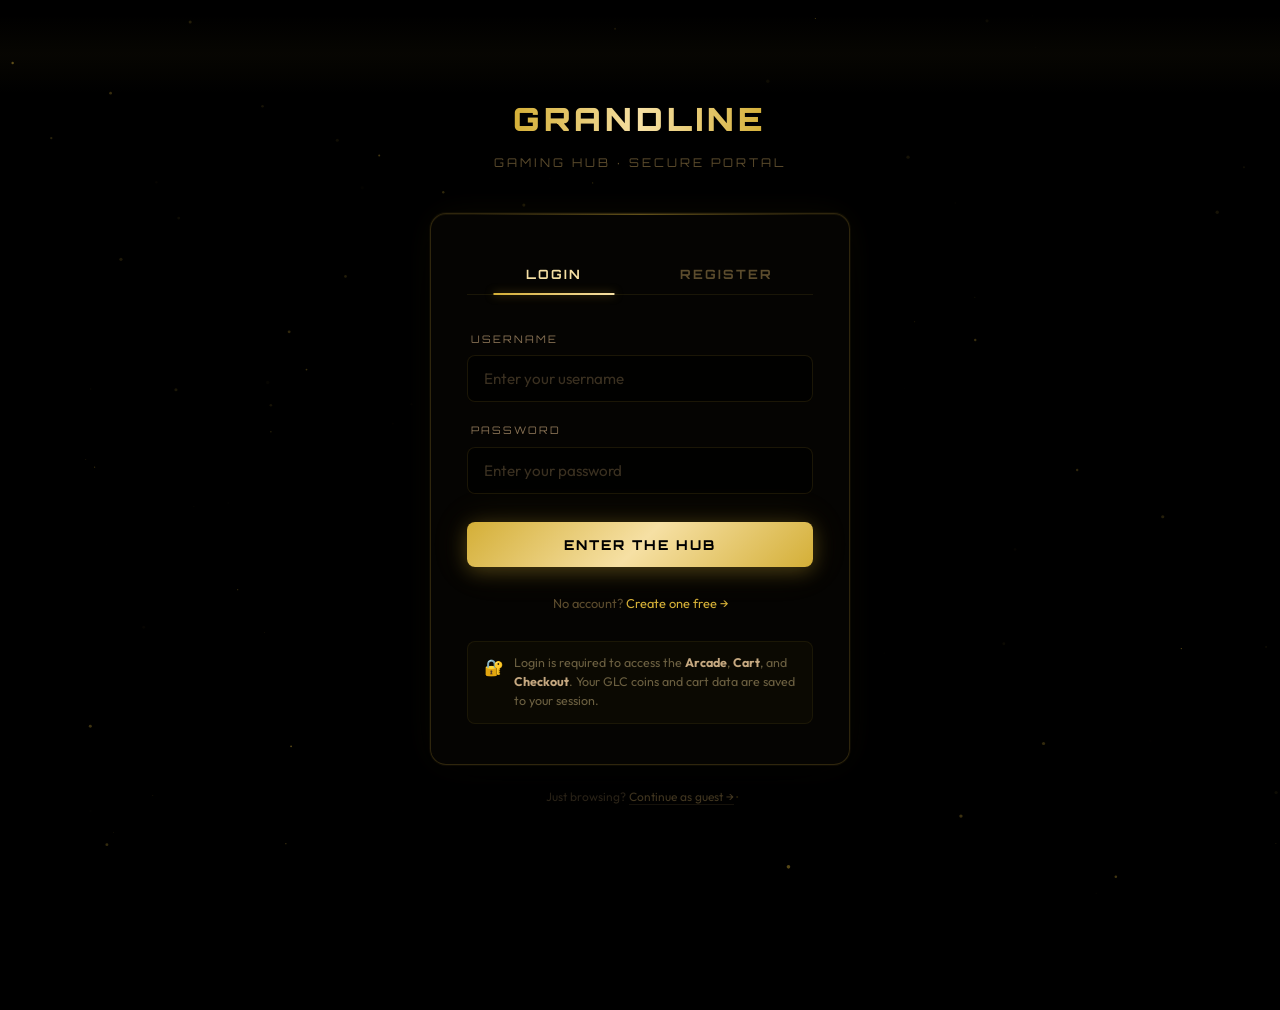
==== commit aa779132: "Add files via upload" ====
--- a/arcade.html
+++ b/arcade.html
@@ -1,5 +1,6 @@
 <!DOCTYPE html>
 <html lang="en">
+
 <head>
     <link href="newwww.png" type="image/x-icon" rel="icon">
     <meta name="viewport" content="width=device-width,initial-scale=1.0">
@@ -10,22 +11,24 @@
     <link rel="stylesheet" href="c.css">
     <script src="shared.js"></script>
 </head>
+
 <body>
 
     <!-- NAVBAR dynamically updated by shared.js -->
     <nav></nav>
 
     <div class="arcade-container">
-        
+
         <!-- Arcade Hero Section -->
         <div class="arcade-hero" id="arcadeHero">
             <h1>GRANDLINE ARCADE</h1>
-            <p>Play our retro mini-games, earn Grandline Coins (GLC), and redeem them for exclusive discounts in our store! 🪙</p>
+            <p>Play our retro mini-games, earn Grandline Coins (GLC), and redeem them for exclusive discounts in our
+                store! 🪙</p>
         </div>
 
         <!-- Arcade Lobby Screen -->
         <div class="arcade-lobby" id="arcadeLobby">
-            
+
             <!-- Game 1: Cyber Snake -->
             <div class="arcade-game-card snake">
                 <div class="game-card-banner">
@@ -33,7 +36,8 @@
                 </div>
                 <div class="game-card-body">
                     <h2>Cyber Snake</h2>
-                    <p>Navigate the neon grid, consume energy core fragments to grow, and avoid crashing into the power walls. Retro classic revamped!</p>
+                    <p>Navigate the neon grid, consume energy core fragments to grow, and avoid crashing into the power
+                        walls. Retro classic revamped!</p>
                     <div class="game-payout-tag">🪙 Payout: 1 GLC per 10 points</div>
                     <button class="play-game-btn" onclick="startArcadeGame('snake')">Play Cyber Snake</button>
                 </div>
@@ -46,7 +50,8 @@
                 </div>
                 <div class="game-card-body">
                     <h2>Space Defender</h2>
-                    <p>Take control of the Grandline starfighter! Shoot down falling meteorites and space anomalies to defend the gaming realm.</p>
+                    <p>Take control of the Grandline starfighter! Shoot down falling meteorites and space anomalies to
+                        defend the gaming realm.</p>
                     <div class="game-payout-tag">🪙 Payout: 5 GLC per kill</div>
                     <button class="play-game-btn" onclick="startArcadeGame('defender')">Play Space Defender</button>
                 </div>
@@ -59,7 +64,8 @@
                 </div>
                 <div class="game-card-body">
                     <h2>Memory Match</h2>
-                    <p>Test your brain! Match game titles like Elden Ring, Wukong, and GTA V in a 4x4 holographic grid before time runs out.</p>
+                    <p>Test your brain! Match game titles like Elden Ring, Wukong, and GTA V in a 4x4 holographic grid
+                        before time runs out.</p>
                     <div class="game-payout-tag">🪙 Payout: 50 GLC on clear</div>
                     <button class="play-game-btn" onclick="startArcadeGame('memory')">Play Memory Match</button>
                 </div>
@@ -69,17 +75,17 @@
 
         <!-- Active Game Screen (Hidden initially) -->
         <div class="arcade-active-screen" id="activeGameScreen" style="display: none;">
-            
+
             <div class="active-game-header">
                 <h2 id="activeGameTitle">Game Screen</h2>
                 <button class="back-lobby-btn" onclick="exitToLobby()">Quit to Lobby</button>
             </div>
 
             <div class="game-viewport-container" id="viewportContainer">
-                
+
                 <!-- Game Canvas -->
                 <canvas id="gameCanvas" width="480" height="400" class="game-canvas"></canvas>
-                
+
                 <!-- Memory Game HTML Grid -->
                 <div id="memoryGrid" class="memory-grid" style="display: none;"></div>
 
@@ -112,7 +118,7 @@
         let currentGame = "";
         let canvas = document.getElementById("gameCanvas");
         let ctx = canvas.getContext("2d");
-        
+
         let score = 0;
         let coinsEarned = 0;
         let isPlaying = false;
@@ -135,7 +141,7 @@
             document.getElementById("arcadeLobby").style.display = "none";
             document.getElementById("arcadeHero").style.display = "none";
             document.getElementById("activeGameScreen").style.display = "flex";
-            
+
             // Set HUD titles and overlay initial state
             const title = document.getElementById("activeGameTitle");
             const oTitle = document.getElementById("overlayTitle");
@@ -144,12 +150,12 @@
             const oBtn = document.getElementById("overlayBtn");
             const canvasEl = document.getElementById("gameCanvas");
             const memGrid = document.getElementById("memoryGrid");
-            
+
             canvasEl.style.display = "block";
             memGrid.style.display = "none";
             oReward.style.display = "none";
             document.getElementById("gameOverlay").style.display = "flex";
-            
+
             if (gameType === "snake") {
                 title.innerText = "Cyber Snake";
                 oTitle.innerText = "Cyber Snake";
@@ -213,7 +219,7 @@
             isPlaying = true;
             score = 0;
             coinsEarned = 0;
-            
+
             if (currentGame === "snake") {
                 initSnakeGame();
             } else if (currentGame === "defender") {
@@ -247,10 +253,10 @@
             coinsEarned = 0;
             snakeParticles = [];
             spawnSnakeFood();
-            
+
             lastSnakeTick = performance.now();
             updateHUD(0, localStorage.getItem("snake_high") || 0, 0);
-            
+
             gameLoopId = requestAnimationFrame(snakeGameLoop);
         }
 
@@ -271,7 +277,7 @@
         function snakeGameLoop(timestamp) {
             if (!isPlaying) return;
             gameLoopId = requestAnimationFrame(snakeGameLoop);
-            
+
             // Handle snake input keys immediately to avoid input delay
             if ((keys["ArrowUp"] || keys["KeyW"]) && snakeDir.y === 0) nextDir = { x: 0, y: -snakeGridSize };
             if ((keys["ArrowDown"] || keys["KeyS"]) && snakeDir.y === 0) nextDir = { x: 0, y: snakeGridSize };
@@ -281,7 +287,7 @@
             // Clear Screen
             ctx.fillStyle = "#020205";
             ctx.fillRect(0, 0, canvas.width, canvas.height);
-            
+
             // Draw Grid lines subtle cyber effect
             ctx.strokeStyle = "rgba(212, 175, 55, 0.04)";
             ctx.lineWidth = 1;
@@ -303,30 +309,30 @@
             if (elapsed > snakeSpeed) {
                 lastSnakeTick = timestamp - (elapsed % snakeSpeed);
                 snakeDir = nextDir;
-                
+
                 // Head calculation
                 const head = { x: snake[0].x + snakeDir.x, y: snake[0].y + snakeDir.y };
-                
+
                 // Collision checks
                 if (head.x < 0 || head.x >= canvas.width || head.y < 0 || head.y >= canvas.height || checkSnakeSelfCollision(head)) {
                     triggerGameOver("snake");
                     return;
                 }
-                
+
                 snake.unshift(head);
-                
+
                 // Food eating check
                 if (head.x === food.x && head.y === food.y) {
                     score += 10;
                     coinsEarned = Math.floor(score / 10);
-                    
+
                     // Create particles on eat
-                    createSnakeParticles(food.x + snakeGridSize/2, food.y + snakeGridSize/2);
-                    
+                    createSnakeParticles(food.x + snakeGridSize / 2, food.y + snakeGridSize / 2);
+
                     spawnSnakeFood();
                     // Accelerate slightly
                     snakeSpeed = Math.max(50, 100 - score * 0.25);
-                    
+
                     // Update HUD high scores
                     let high = localStorage.getItem("snake_high") || 0;
                     if (score > high) {
@@ -347,9 +353,9 @@
             ctx.shadowColor = "#f6e0a4";
             ctx.fillStyle = "#d4af37";
             ctx.beginPath();
-            ctx.arc(food.x + snakeGridSize/2, food.y + snakeGridSize/2, snakeGridSize/2.5, 0, Math.PI * 2);
+            ctx.arc(food.x + snakeGridSize / 2, food.y + snakeGridSize / 2, snakeGridSize / 2.5, 0, Math.PI * 2);
             ctx.fill();
-            
+
             // Draw Snake (Glowing cyber gold)
             ctx.shadowColor = "#d4af37";
             ctx.shadowBlur = 12;
@@ -420,7 +426,7 @@
             defenderLives = 3;
             score = 0;
             coinsEarned = 0;
-            
+
             // Build random moving background stars
             stars = [];
             for (let i = 0; i < 50; i++) {
@@ -462,7 +468,7 @@
             if (keys["ArrowRight"] || keys["KeyD"]) {
                 playerShip.x = Math.min(canvas.width - playerShip.width, playerShip.x + playerShip.speed);
             }
-            
+
             // Laser shooting with spacebar (cooldown 250ms)
             if (keys["Space"] && timestamp - lastLaserTime > 250) {
                 playerLasers.push({
@@ -505,7 +511,7 @@
             // Enemy Updates
             defenderEnemies.forEach((enemy, eIdx) => {
                 enemy.y += enemy.speed;
-                
+
                 // Check if out of bounds
                 if (enemy.y > canvas.height + 20) {
                     defenderEnemies.splice(eIdx, 1);
@@ -515,9 +521,9 @@
                     ctx.fillStyle = enemy.color;
                     ctx.strokeStyle = "rgba(255, 255, 255, 0.1)";
                     ctx.lineWidth = 1;
-                    
+
                     ctx.beginPath();
-                    ctx.arc(enemy.x + enemy.width/2, enemy.y + enemy.height/2, enemy.width/2, 0, Math.PI*2);
+                    ctx.arc(enemy.x + enemy.width / 2, enemy.y + enemy.height / 2, enemy.width / 2, 0, Math.PI * 2);
                     ctx.fill();
                     ctx.stroke();
 
@@ -526,11 +532,11 @@
                         if (checkRectOverlap(laser, enemy)) {
                             playerLasers.splice(lIdx, 1);
                             defenderEnemies.splice(eIdx, 1);
-                            createDefenderExplosion(enemy.x + enemy.width/2, enemy.y + enemy.height/2, enemy.color);
-                            
+                            createDefenderExplosion(enemy.x + enemy.width / 2, enemy.y + enemy.height / 2, enemy.color);
+
                             score += 20;
                             coinsEarned = Math.floor(score / 4); // 5 GLC per kill (each kill is 20 score)
-                            
+
                             updateHUD(score, defenderLives, coinsEarned);
                         }
                     });
@@ -538,11 +544,11 @@
                     // Collision check: Player vs Enemy
                     if (checkRectOverlap(playerShip, enemy)) {
                         defenderEnemies.splice(eIdx, 1);
-                        createDefenderExplosion(enemy.x + enemy.width/2, enemy.y + enemy.height/2, "#d4af37");
+                        createDefenderExplosion(enemy.x + enemy.width / 2, enemy.y + enemy.height / 2, "#d4af37");
                         defenderLives--;
-                        
+
                         updateHUD(score, defenderLives, coinsEarned);
-                        
+
                         if (defenderLives <= 0) {
                             triggerGameOver("defender");
                         }
@@ -580,18 +586,18 @@
             ctx.lineTo(playerShip.x + playerShip.width, playerShip.y + playerShip.height);
             ctx.closePath();
             ctx.fill();
-            
+
             // Draw thruster fire
             ctx.fillStyle = "#f6e0a4";
-            ctx.fillRect(playerShip.x + playerShip.width/2 - 4, playerShip.y + playerShip.height, 8, 4 + Math.random()*8);
+            ctx.fillRect(playerShip.x + playerShip.width / 2 - 4, playerShip.y + playerShip.height, 8, 4 + Math.random() * 8);
             ctx.shadowBlur = 0;
         }
 
         function checkRectOverlap(rect1, rect2) {
             return rect1.x < rect2.x + rect2.width &&
-                   rect1.x + rect1.width > rect2.x &&
-                   rect1.y < rect2.y + rect2.height &&
-                   rect1.y + rect1.height > rect2.y;
+                rect1.x + rect1.width > rect2.x &&
+                rect1.y < rect2.y + rect2.height &&
+                rect1.y + rect1.height > rect2.y;
         }
 
         function createDefenderExplosion(x, y, color) {
@@ -623,24 +629,24 @@
         function setupMemoryGridHTML() {
             const grid = document.getElementById("memoryGrid");
             grid.innerHTML = "";
-            
+
             // Double titles and shuffle
             memoryDeck = [...memoryTitles, ...memoryTitles];
             shuffleArray(memoryDeck);
-            
+
             memoryDeck.forEach((title, index) => {
                 const card = document.createElement("div");
                 card.className = "memory-tile";
                 card.dataset.index = index;
                 card.dataset.title = title;
-                
+
                 card.innerHTML = `
                     <div class="memory-tile-inner">
                         <div class="memory-tile-face memory-tile-front"></div>
                         <div class="memory-tile-face memory-tile-back">${title}</div>
                     </div>
                 `;
-                
+
                 card.addEventListener("click", () => handleMemoryCardClick(card));
                 grid.appendChild(card);
             });
@@ -659,15 +665,15 @@
             memoryTimeRemaining = 60;
             score = 0;
             coinsEarned = 0;
-            
+
             setupMemoryGridHTML();
-            
+
             updateHUD("0/8", "60s", 0);
-            
+
             if (memoryTimerInterval) clearInterval(memoryTimerInterval);
             memoryTimerInterval = setInterval(() => {
                 memoryTimeRemaining--;
-                
+
                 if (memoryTimeRemaining <= 0) {
                     clearInterval(memoryTimerInterval);
                     triggerGameOver("memory");
@@ -683,16 +689,16 @@
             if (card.classList.contains("flipped") || card.classList.contains("matched") || memoryFlippedCards.length >= 2) {
                 return;
             }
-            
+
             card.classList.add("flipped");
             memoryFlippedCards.push(card);
-            
+
             if (memoryFlippedCards.length === 2) {
                 score++; // Increment attempt score
-                
+
                 const card1 = memoryFlippedCards[0];
                 const card2 = memoryFlippedCards[1];
-                
+
                 if (card1.dataset.title === card2.dataset.title) {
                     // Match found!
                     setTimeout(() => {
@@ -700,9 +706,9 @@
                         card2.classList.add("matched");
                         memoryFlippedCards = [];
                         memoryMatchedPairsCount++;
-                        
+
                         updateHUD(`${memoryMatchedPairsCount}/8`, `${memoryTimeRemaining}s`, coinsEarned);
-                        
+
                         if (memoryMatchedPairsCount === 8) {
                             clearInterval(memoryTimerInterval);
                             coinsEarned = 50; // Clear jackpot!
@@ -727,7 +733,7 @@
         // ==========================================================================
         function triggerGameOver(gameType) {
             stopGameLoops();
-            
+
             // Add earned GLC to global wallet
             if (coinsEarned > 0) {
                 updateGLC(coinsEarned);
@@ -738,35 +744,36 @@
 
             document.getElementById("overlayTitle").innerText = "MISSION FAILED";
             document.getElementById("overlaySubtitle").innerText = `Systems overloaded. You completed this attempt with a score of ${score}.`;
-            
+
             const rewardBox = document.getElementById("overlayReward");
             rewardBox.style.display = "block";
             rewardBox.innerText = `Reward Credited: ${coinsEarned} GLC`;
             rewardBox.style.color = "var(--neon-orange)";
-            
+
             document.getElementById("overlayBtn").innerText = "Reboot Simulator";
             document.getElementById("gameOverlay").style.display = "flex";
         }
 
         function triggerGameSuccess(gameType) {
             stopGameLoops();
-            
+
             // Crediting large jackpot rewards
             updateGLC(coinsEarned);
             showToast(`COMPLETED! Earned ${coinsEarned} GLC Jackpot!`, "success");
 
             document.getElementById("overlayTitle").innerText = "MISSION COMPLETED";
             document.getElementById("overlaySubtitle").innerText = `Congratulations! You cracked the mainframe with ${memoryTimeRemaining} seconds remaining.`;
-            
+
             const rewardBox = document.getElementById("overlayReward");
             rewardBox.style.display = "block";
             rewardBox.innerText = `GLC Payout: +${coinsEarned} COINS`;
             rewardBox.style.color = "var(--neon-green)";
-            
+
             document.getElementById("overlayBtn").innerText = "Enter Arena Again";
             document.getElementById("gameOverlay").style.display = "flex";
         }
     </script>
 
 </body>
-</html>
+
+</html>
--- a/c.css
+++ b/c.css
@@ -12,22 +12,30 @@
     --bg-secondary: #0c0c0c;
     --bg-glass: rgba(10, 10, 10, 0.75);
     --border-glass: rgba(212, 175, 55, 0.18);
-    
-    --neon-purple: #d4af37; /* Gold Main */
-    --neon-cyan: #f6e0a4; /* Gold Light */
-    --neon-pink: #aa7c11; /* Gold Dark */
-    --neon-green: #10b981; /* Accent green for success */
-    --neon-orange: #d4af37; /* Gold coin */
-    
-    --text-primary: #eae0c8; /* Soft golden-white */
-    --text-secondary: #c5a880; /* Elegant bronze-gold */
-    --text-muted: #8a7355; /* Subtle dark bronze */
-    
+
+    --neon-purple: #d4af37;
+    /* Gold Main */
+    --neon-cyan: #f6e0a4;
+    /* Gold Light */
+    --neon-pink: #aa7c11;
+    /* Gold Dark */
+    --neon-green: #10b981;
+    /* Accent green for success */
+    --neon-orange: #d4af37;
+    /* Gold coin */
+
+    --text-primary: #eae0c8;
+    /* Soft golden-white */
+    --text-secondary: #c5a880;
+    /* Elegant bronze-gold */
+    --text-muted: #8a7355;
+    /* Subtle dark bronze */
+
     /* Glowing Effects */
     --glow-cyan: 0 0 15px rgba(212, 175, 55, 0.45);
     --glow-purple: 0 0 15px rgba(170, 124, 17, 0.45);
     --glow-pink: 0 0 15px rgba(246, 224, 164, 0.35);
-    
+
     /* Layout */
     --max-width: 1200px;
     --transition-speed: 0.3s;
@@ -44,7 +52,7 @@
 
 body {
     background-color: var(--bg-deep);
-    background-image: 
+    background-image:
         radial-gradient(at 10% 10%, rgba(212, 175, 55, 0.06) 0px, transparent 50%),
         radial-gradient(at 90% 90%, rgba(246, 224, 164, 0.06) 0px, transparent 50%),
         radial-gradient(at 50% 50%, rgba(170, 124, 17, 0.03) 0px, transparent 50%);
@@ -64,7 +72,10 @@
     transition: all var(--transition-speed) ease;
 }
 
-button, input, select, textarea {
+button,
+input,
+select,
+textarea {
     font-family: inherit;
     background: none;
     border: none;
@@ -118,7 +129,8 @@
     border: 1px solid transparent;
 }
 
-nav ul li a:hover, nav ul li a.active {
+nav ul li a:hover,
+nav ul li a.active {
     color: var(--neon-cyan);
     border-color: rgba(212, 175, 55, 0.3);
     background: rgba(212, 175, 55, 0.06);
@@ -153,8 +165,13 @@
 }
 
 @keyframes spinCoin {
-    0% { transform: rotateY(0deg); }
-    100% { transform: rotateY(360deg); }
+    0% {
+        transform: rotateY(0deg);
+    }
+
+    100% {
+        transform: rotateY(360deg);
+    }
 }
 
 /* --- Hero Section --- */
@@ -165,8 +182,8 @@
     align-items: center;
     text-align: center;
     padding: 60px 20px;
-    background: linear-gradient(rgba(11, 13, 25, 0.4), rgba(6, 7, 13, 0.9)), 
-                url('ChatGPT\ Image\ May\ 21\,\ 2026\,\ 01_10_50\ AM.png') no-repeat center center/cover;
+    background: linear-gradient(rgba(11, 13, 25, 0.4), rgba(6, 7, 13, 0.9)),
+        url('ChatGPT\ Image\ May\ 21\,\ 2026\,\ 01_10_50\ AM.png') no-repeat center center/cover;
     background-attachment: fixed;
     position: relative;
     overflow: hidden;
@@ -245,8 +262,13 @@
 }
 
 @keyframes titleGlow {
-    0% { text-shadow: 0 0 10px rgba(6, 182, 212, 0.2); }
-    100% { text-shadow: 0 0 30px rgba(168, 85, 247, 0.6), 0 0 50px rgba(6, 182, 212, 0.3); }
+    0% {
+        text-shadow: 0 0 10px rgba(6, 182, 212, 0.2);
+    }
+
+    100% {
+        text-shadow: 0 0 30px rgba(168, 85, 247, 0.6), 0 0 50px rgba(6, 182, 212, 0.3);
+    }
 }
 
 /* --- Section Layouts --- */
@@ -328,7 +350,8 @@
     transition: all var(--transition-speed) ease;
 }
 
-.filter-tab:hover, .filter-tab.active {
+.filter-tab:hover,
+.filter-tab.active {
     background: rgba(168, 85, 247, 0.15);
     border-color: var(--neon-purple);
     color: #fff;
@@ -450,8 +473,15 @@
 }
 
 @keyframes float {
-    0%, 100% { transform: translateY(0); }
-    50% { transform: translateY(-8px); }
+
+    0%,
+    100% {
+        transform: translateY(0);
+    }
+
+    50% {
+        transform: translateY(-8px);
+    }
 }
 
 .card-content {
@@ -502,7 +532,8 @@
     gap: 10px;
 }
 
-.buy-btn, .details-btn {
+.buy-btn,
+.details-btn {
     display: inline-block;
     padding: 10px 18px;
     border-radius: 6px;
@@ -662,7 +693,9 @@
     gap: 25px;
 }
 
-.modal-desc-box h3, .modal-specs-box h3, .modal-reviews-box h3 {
+.modal-desc-box h3,
+.modal-specs-box h3,
+.modal-reviews-box h3 {
     font-family: 'Orbitron', sans-serif;
     font-size: 1.1rem;
     margin-bottom: 10px;
@@ -758,7 +791,7 @@
     border-radius: var(--radius);
     max-width: 600px;
     margin: 40px auto;
-    box-shadow: 0 4px 30px rgba(0,0,0,0.4);
+    box-shadow: 0 4px 30px rgba(0, 0, 0, 0.4);
 }
 
 .empty-cart h2 {
@@ -792,7 +825,8 @@
     display: flex;
     gap: 40px;
     flex-wrap: wrap;
-    margin: 0 !important; /* Overwriting inline style */
+    margin: 0 !important;
+    /* Overwriting inline style */
 }
 
 .cart-items {
@@ -825,13 +859,28 @@
     transition: all 0.5s ease;
 }
 
+.cart-card .game-img-container {
+    width: 160px;
+    height: 100px;
+    flex-shrink: 0;
+    overflow: hidden;
+    border-radius: 8px;
+    border: 1px solid rgba(212, 175, 55, 0.25);
+    background: rgba(0, 0, 0, 0.4);
+}
+
 .cart-card .game-img {
-    width: 120px;
-    height: 80px;
+    height: 100%;
+    width: 100%;
     object-fit: cover;
-    border-radius: 8px;
-    border: 1px solid rgba(255, 255, 255, 0.1);
-}
+    display: block;
+    transition: transform var(--transition-speed) ease;
+}
+
+.cart-card:hover .game-img {
+    transform: scale(1.06);
+}
+
 
 .game-info {
     flex-grow: 1;
@@ -1101,7 +1150,7 @@
     background: linear-gradient(135deg, #ffd700, #b8860b);
     border-radius: 4px;
     position: relative;
-    box-shadow: inset 0 1px 2px rgba(255,255,255,0.4);
+    box-shadow: inset 0 1px 2px rgba(255, 255, 255, 0.4);
 }
 
 .card-network {
@@ -1132,13 +1181,15 @@
     letter-spacing: 1px;
 }
 
-.card-holder-label, .card-exp-label {
+.card-holder-label,
+.card-exp-label {
     color: var(--text-secondary);
     font-size: 0.6rem;
     margin-bottom: 2px;
 }
 
-.card-holder-val, .card-exp-val {
+.card-holder-val,
+.card-exp-val {
     color: #fff;
     font-weight: 600;
 }
@@ -1190,7 +1241,8 @@
     gap: 20px;
 }
 
-form input, form textarea {
+form input,
+form textarea {
     width: 100%;
     padding: 14px 20px;
     background: rgba(18, 22, 46, 0.4);
@@ -1201,7 +1253,8 @@
     transition: all var(--transition-speed);
 }
 
-form input:focus, form textarea:focus {
+form input:focus,
+form textarea:focus {
     border-color: var(--neon-cyan);
     box-shadow: var(--glow-cyan);
     background: rgba(18, 22, 46, 0.7);
@@ -1269,8 +1322,15 @@
 }
 
 @keyframes scaleUp {
-    0% { transform: scale(0.9); opacity: 0; }
-    100% { transform: scale(1); opacity: 1; }
+    0% {
+        transform: scale(0.9);
+        opacity: 0;
+    }
+
+    100% {
+        transform: scale(1);
+        opacity: 1;
+    }
 }
 
 .success-icon-circle {
@@ -1294,8 +1354,15 @@
 }
 
 @keyframes popCheckmark {
-    0% { transform: scale(0) rotate(-45deg); opacity: 0; }
-    100% { transform: scale(1) rotate(0deg); opacity: 1; }
+    0% {
+        transform: scale(0) rotate(-45deg);
+        opacity: 0;
+    }
+
+    100% {
+        transform: scale(1) rotate(0deg);
+        opacity: 1;
+    }
 }
 
 .invoice-box {
@@ -1341,23 +1408,21 @@
     padding: 0 20px;
     flex-grow: 1;
     width: 100%;
-}
-
-.contact-layout {
-    display: flex;
-    gap: 40px;
-    flex-wrap: wrap;
-    align-items: stretch;
+    display: flex;
+    justify-content: center;
+    align-items: center;
 }
 
 .contact-box {
-    flex: 2 1 500px;
+    max-width: 600px;
+    width: 100%;
     background: var(--bg-glass);
     border: 1px solid var(--border-glass);
     padding: 40px;
     border-radius: var(--radius);
     box-shadow: 0 8px 35px rgba(0, 0, 0, 0.3);
 }
+
 
 .contact-box h1 {
     font-family: 'Orbitron', sans-serif;
@@ -1461,8 +1526,15 @@
 }
 
 @keyframes slideInToast {
-    0% { transform: translateY(50px); opacity: 0; }
-    100% { transform: translateY(0); opacity: 1; }
+    0% {
+        transform: translateY(50px);
+        opacity: 0;
+    }
+
+    100% {
+        transform: translateY(0);
+        opacity: 1;
+    }
 }
 
 .toast.success {
@@ -1660,8 +1732,13 @@
 }
 
 @keyframes fadeIn {
-    from { opacity: 0; }
-    to { opacity: 1; }
+    from {
+        opacity: 0;
+    }
+
+    to {
+        opacity: 1;
+    }
 }
 
 .active-game-header {
@@ -1843,8 +1920,15 @@
 }
 
 @keyframes heartbeat {
-    0%, 100% { transform: scale(1); }
-    50% { transform: scale(1.08); }
+
+    0%,
+    100% {
+        transform: scale(1);
+    }
+
+    50% {
+        transform: scale(1.08);
+    }
 }
 
 .start-game-btn {
@@ -1884,69 +1968,72 @@
         gap: 15px;
         padding: 15px;
     }
-    
+
     nav ul {
         flex-wrap: wrap;
         justify-content: center;
         gap: 10px;
     }
-    
+
     nav ul li a {
         padding: 6px 12px;
         font-size: 0.85rem;
     }
-    
+
     .hero h1 {
         font-size: 2.8rem;
         letter-spacing: 4px;
     }
-    
+
     .hero p {
         font-size: 1.1rem;
     }
-    
+
     .section-title {
         font-size: 1.8rem;
     }
-    
+
     .modal-container {
         padding: 20px;
     }
-    
+
     .modal-header {
         flex-direction: column;
         align-items: center;
         text-align: center;
         gap: 15px;
     }
-    
+
     .modal-header-img {
         width: 100%;
         max-width: 250px;
     }
-    
+
     .modal-specs-grid {
         grid-template-columns: 1fr;
     }
-    
+
     .cart-content {
         flex-direction: column;
     }
-    
+
     .cart-card {
         flex-direction: column;
         text-align: center;
     }
-    
-    .cart-card .game-img {
+
+    .cart-card .game-img-container {
         width: 100%;
-        height: 120px;
-    }
-    
-    .checkout-card, .contact-box {
+        max-width: 240px;
+        height: 145px;
+        margin: 0 auto 10px auto;
+    }
+
+    .checkout-card,
+    .contact-box {
         padding: 20px;
     }
-    
+
     .card-row {
         flex-direction: column;
         gap: 20px;
@@ -2031,6 +2118,179 @@
 
 /* Responsive: collapse labels on small screens */
 @media (max-width: 768px) {
-    .nav-user-name { display: none; }
-    .nav-login-btn { font-size: 0.65rem; padding: 7px 14px; }
-}
+    .nav-user-name {
+        display: none;
+    }
+
+    .nav-login-btn {
+        font-size: 0.65rem;
+        padding: 7px 14px;
+    }
+}
+
+/* ==========================================================================
+   FLOATING BOTTOM NAV DOCK
+   ========================================================================== */
+
+/* Add bottom padding to body so content is not blocked by the dock */
+body {
+    padding-bottom: 110px !important;
+}
+
+.bottom-nav-dock {
+    position: fixed;
+    bottom: 24px;
+    left: 50%;
+    transform: translateX(-50%);
+    display: flex;
+    align-items: center;
+    gap: 12px;
+    background: rgba(8, 7, 5, 0.9);
+    border: 1px solid rgba(212, 175, 55, 0.22);
+    padding: 10px 20px;
+    border-radius: 40px;
+    z-index: 2500;
+    box-shadow:
+        0 12px 40px rgba(0, 0, 0, 0.85),
+        0 0 30px rgba(212, 175, 55, 0.08),
+        inset 0 1px 0 rgba(212, 175, 55, 0.12);
+    backdrop-filter: blur(20px);
+    -webkit-backdrop-filter: blur(20px);
+    transition: all 0.3s cubic-bezier(0.4, 0, 0.2, 1);
+}
+
+.bottom-nav-dock:hover {
+    border-color: rgba(212, 175, 55, 0.4);
+    box-shadow:
+        0 16px 45px rgba(0, 0, 0, 0.9),
+        0 0 35px rgba(212, 175, 55, 0.12),
+        inset 0 1px 0 rgba(212, 175, 55, 0.15);
+}
+
+.dock-item {
+    position: relative;
+    display: flex;
+    align-items: center;
+    justify-content: center;
+    width: 48px;
+    height: 48px;
+    border-radius: 50%;
+    transition: all 0.3s cubic-bezier(0.4, 0, 0.2, 1);
+    background: #000000;
+    border: 1px solid rgba(212, 175, 55, 0.35);
+    color: #d4af37;
+    cursor: pointer;
+}
+
+.dock-svg {
+    width: 20px;
+    height: 20px;
+    stroke: currentColor;
+    fill: none;
+    stroke-width: 2.2;
+    transition: transform 0.3s cubic-bezier(0.175, 0.885, 0.32, 1.275);
+}
+
+/* Hover State */
+.dock-item:hover {
+    background: #d4af37;
+    border-color: #f6e0a4;
+    color: #000000;
+    transform: translateY(-6px);
+    box-shadow: 0 0 15px rgba(212, 175, 55, 0.4);
+}
+
+.dock-item:hover .dock-svg {
+    transform: scale(1.18);
+}
+
+/* Active State */
+.dock-item.active {
+    background: #d4af37;
+    border-color: #f6e0a4;
+    color: #000000;
+    box-shadow: 0 0 22px rgba(212, 175, 55, 0.6);
+    transform: translateY(-4px);
+}
+
+.dock-item.active::after {
+    content: '';
+    position: absolute;
+    bottom: -6px;
+    width: 5px;
+    height: 5px;
+    background: #d4af37;
+    border-radius: 50%;
+    box-shadow: 0 0 8px #d4af37;
+}
+
+/* Tooltip Styling */
+.dock-item::before {
+    content: attr(data-tooltip);
+    position: absolute;
+    bottom: 64px;
+    left: 50%;
+    transform: translateX(-50%) translateY(10px);
+    background: rgba(5, 5, 5, 0.98);
+    border: 1px solid rgba(212, 175, 55, 0.35);
+    color: #f6e0a4;
+    padding: 6px 12px;
+    font-size: 0.72rem;
+    font-family: 'Orbitron', sans-serif;
+    font-weight: 700;
+    letter-spacing: 1.5px;
+    text-transform: uppercase;
+    border-radius: 6px;
+    white-space: nowrap;
+    opacity: 0;
+    pointer-events: none;
+    transition: all 0.25s cubic-bezier(0.4, 0, 0.2, 1);
+    box-shadow: 0 8px 24px rgba(0, 0, 0, 0.7);
+}
+
+.dock-item::after {
+    content: '';
+    position: absolute;
+    bottom: 58px;
+    left: 50%;
+    transform: translateX(-50%) translateY(10px);
+    border-width: 6px 6px 0;
+    border-style: solid;
+    border-color: rgba(212, 175, 55, 0.35) transparent transparent;
+    opacity: 0;
+    pointer-events: none;
+    transition: all 0.25s cubic-bezier(0.4, 0, 0.2, 1);
+}
+
+.dock-item:hover::before,
+.dock-item:hover::after {
+    opacity: 1;
+    transform: translateX(-50%) translateY(0);
+}
+
+/* Responsive: scale down the dock slightly on very small screens */
+@media (max-width: 480px) {
+    .bottom-nav-dock {
+        bottom: 16px;
+        padding: 8px 12px;
+        gap: 8px;
+    }
+
+    .dock-item {
+        width: 40px;
+        height: 40px;
+    }
+
+    .dock-icon {
+        font-size: 1.25rem;
+    }
+
+    .dock-item::before {
+        bottom: 56px;
+        font-size: 0.65rem;
+    }
+
+    .dock-item::after {
+        bottom: 50px;
+    }
+}
